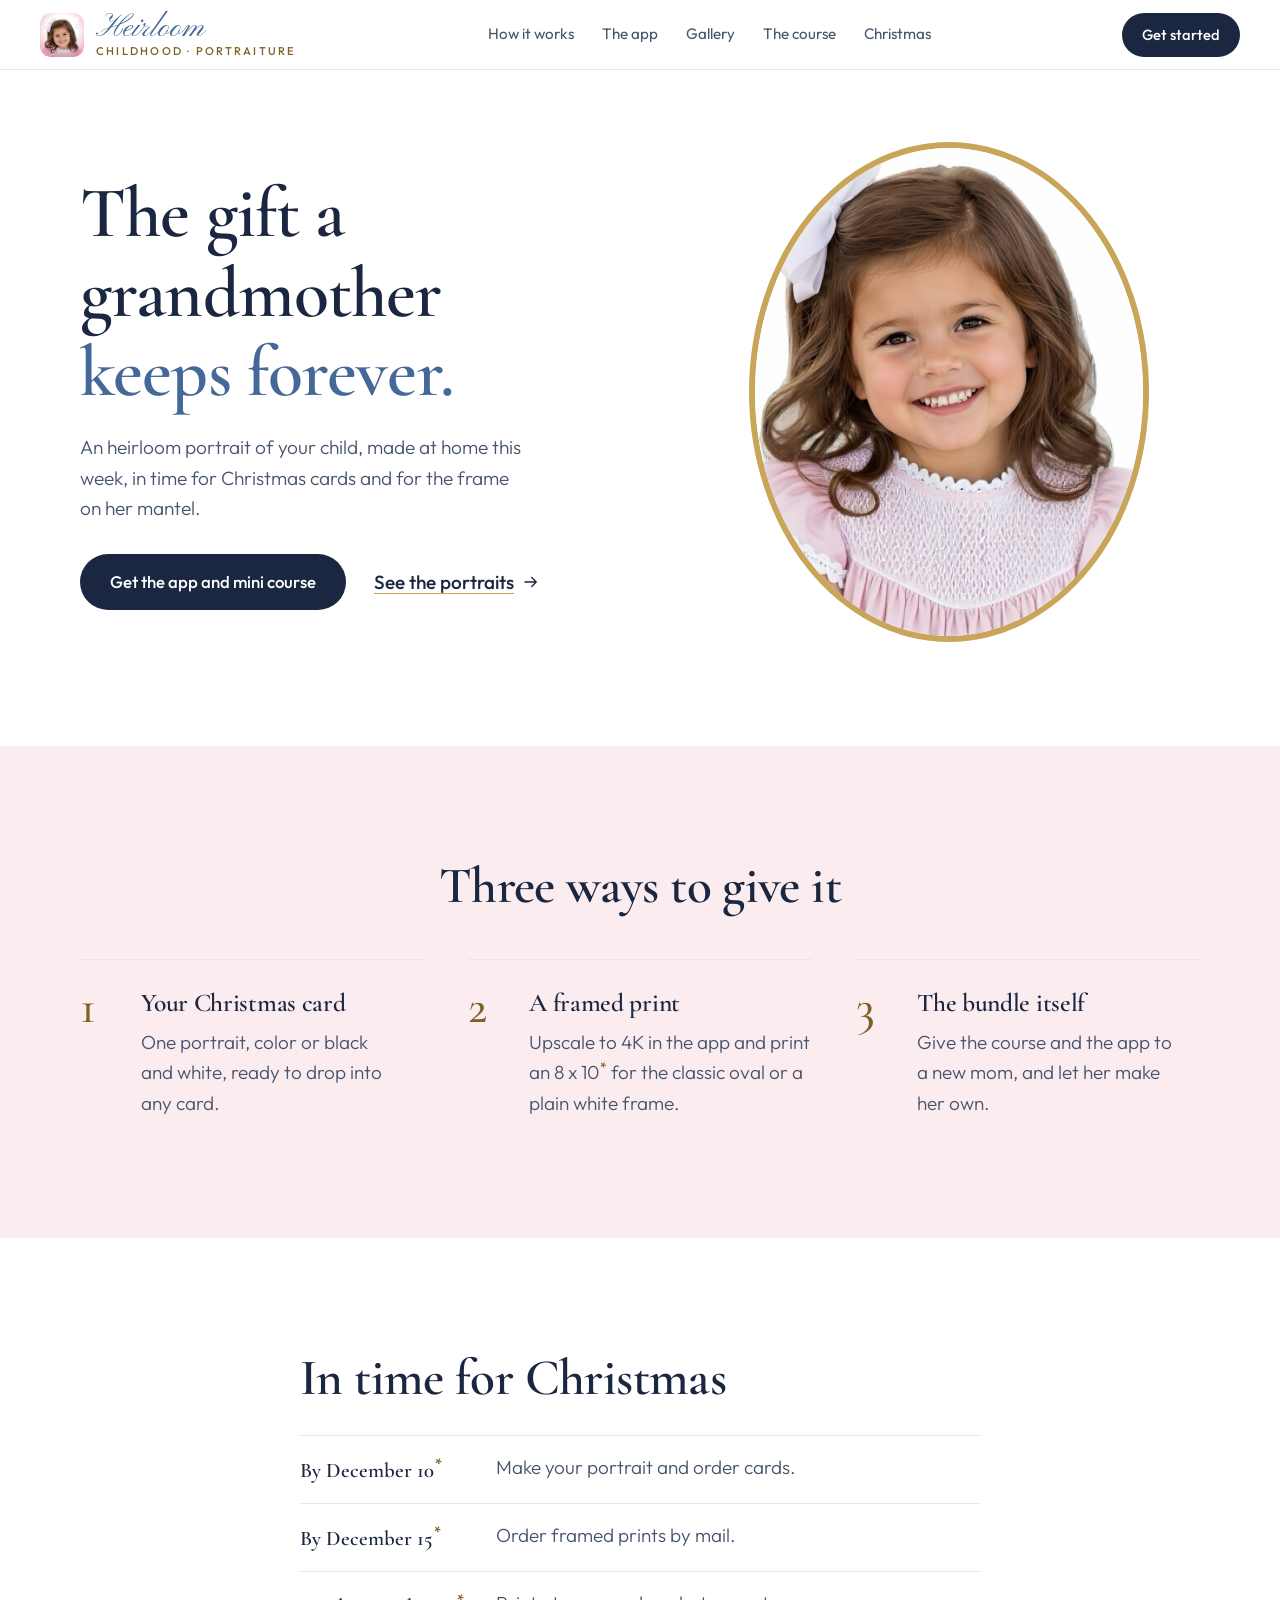
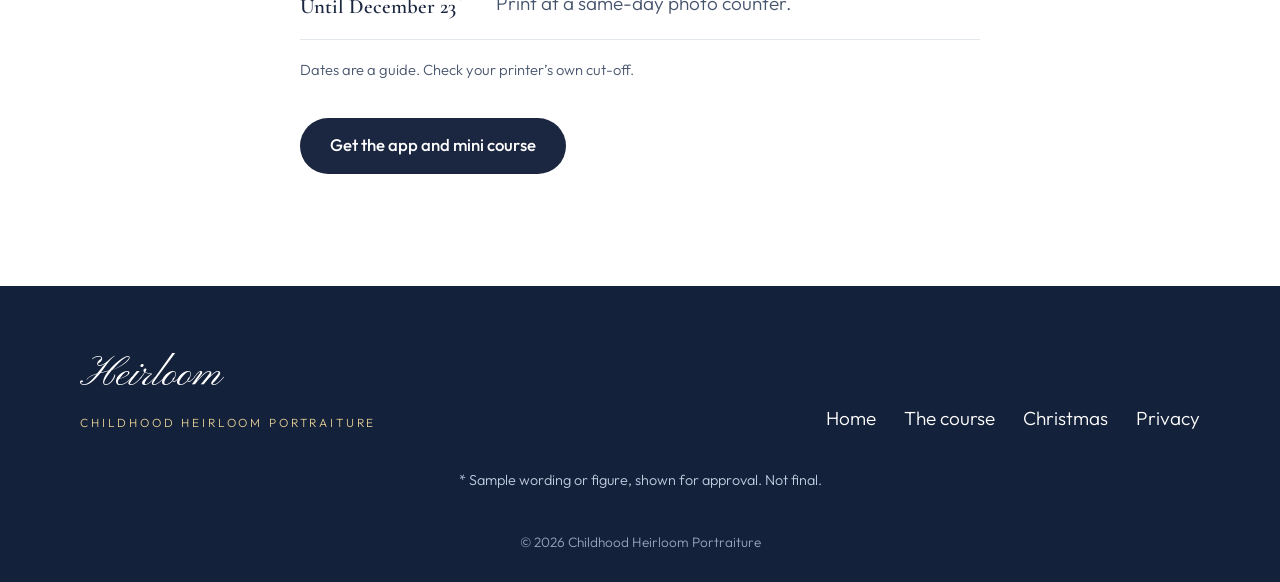
==== christmas.html @ 2ec0afbc "Sample content marked with asterisks; course, Christmas and welcome pages; offer price and deadline " ====
<!doctype html>
<html lang="en">
<head>
<meta charset="utf-8">
<meta name="viewport" content="width=device-width, initial-scale=1">
<title>A Christmas gift she keeps forever | Childhood Heirloom Portraiture</title>
<meta name="description" content="An heirloom portrait of your child, made at home in time for Christmas cards and gifts.">
<link rel="icon" type="image/png" sizes="32x32" href="assets/icon-32.png">
<link rel="icon" type="image/png" sizes="192x192" href="assets/icon-192.png">
<link rel="apple-touch-icon" href="assets/apple-touch-icon.png">
<link rel="preconnect" href="https://fonts.googleapis.com">
<link rel="preconnect" href="https://fonts.gstatic.com" crossorigin>
<link href="https://fonts.googleapis.com/css2?family=Cormorant+Garamond:ital,wght@0,500;0,600;1,500&family=Outfit:wght@300;400;500;600&family=Pinyon+Script&display=swap" rel="stylesheet">
<link rel="stylesheet" href="styles.css">
</head>
<body>
<header class="top">
  <a class="brand" href="index.html" aria-label="Childhood Heirloom Portraiture, home">
    <img class="brand-mark" src="assets/icon-96.png" width="44" height="44" alt="">
    <span class="brand-words"><span class="brand-script">Heirloom</span><span class="brand-caps">Childhood · Portraiture</span></span>
  </a>
  <nav class="nav" aria-label="Main">
    <a href="index.html#how">How it works</a>
    <a href="index.html#app">The app</a>
    <a href="index.html#gallery">Gallery</a>
    <a href="course.html">The course</a>
    <a href="christmas.html">Christmas</a>
  </nav>
  <a class="btn btn-ink btn-small" href="index.html#offer">Get started</a>
</header>
<main>
<section class="hero">
  <div class="wrap hero-grid">
    <div class="hero-copy">
      <h1>The gift a grandmother <em>keeps forever.</em></h1>
      <p class="lede">An heirloom portrait of your child, made at home this week, in time for Christmas cards and for the frame on her mantel.</p>
      <div class="actions"><a class="btn btn-ink" href="index.html#offer">Get the app and mini course</a><a class="link-arrow" href="index.html#gallery">See the portraits <svg viewBox="0 0 24 24" width="18" height="18" aria-hidden="true"><path d="M4 12h15M13 6l6 6-6 6" fill="none" stroke="currentColor" stroke-width="1.8" stroke-linecap="round" stroke-linejoin="round"/></svg></a></div>
    </div>
    <div class="hero-art"><figure class="frame-oval"><img src="assets/img/portrait-1.jpg" alt="Heirloom portrait of a little girl with a white bow" width="640" height="800"></figure></div>
  </div>
</section>
<section class="band band-blush">
  <div class="wrap">
    <h2 class="center">Three ways to give it</h2>
    <ol class="steps">
      <li><span class="step-num">1</span><h3>Your Christmas card</h3><p>One portrait, color or black and white, ready to drop into any card.</p></li>
      <li><span class="step-num">2</span><h3>A framed print</h3><p>Upscale to 4K in the app and print an 8 x 10<sup class="ast" title="Sample, needs approval">*</sup> for the classic oval or a plain white frame.</p></li>
      <li><span class="step-num">3</span><h3>The bundle itself</h3><p>Give the course and the app to a new mom, and let her make her own.</p></li>
    </ol>
  </div>
</section>
<section class="section">
  <div class="wrap narrow">
    <h2>In time for Christmas</h2>
    <ul class="dates">
      <li><strong>By December 10<sup class="ast" title="Sample, needs approval">*</sup></strong><span>Make your portrait and order cards.</span></li>
      <li><strong>By December 15<sup class="ast" title="Sample, needs approval">*</sup></strong><span>Order framed prints by mail.</span></li>
      <li><strong>Until December 23<sup class="ast" title="Sample, needs approval">*</sup></strong><span>Print at a same-day photo counter.</span></li>
    </ul>
    <p class="small">Dates are a guide. Check your printer’s own cut-off.</p>
    <p class="more"><a class="btn btn-ink" href="index.html#offer">Get the app and mini course</a></p>
  </div>
</section>
</main>
<footer class="foot">
  <div class="wrap foot-grid">
    <div><span class="brand-script on-dark">Heirloom</span><p class="foot-name">Childhood Heirloom Portraiture</p></div>
    <nav aria-label="Footer"><a href="index.html">Home</a><a href="course.html">The course</a><a href="christmas.html">Christmas</a><a href="privacy.html">Privacy</a></nav>
  </div>
  <p class="foot-note">* Sample wording or figure, shown for approval. Not final.</p>
  <p class="foot-small">© 2026 Childhood Heirloom Portraiture</p>
</footer>
</body>
</html>
---- styles.css ----
/* Childhood Heirloom Portraiture
   White and soft French blue, gold accent, a little blush. Phone first.
   Polished against the Impeccable craft floor: no labels above headings, one kind of
   elevation per surface, flat grounds, drawn icons, themed browser surfaces. */
:root {
  --ink: #1b2740;
  --ink-soft: #46546d;
  --blue: #446897;
  --sky: #eaf1f9;
  --sky-deep: #dbe7f4;
  --night: #14213a;
  --gold: #c9a55a;        /* rules, rings, fills */
  --gold-text: #7f6126;   /* gold used as text: 5.9:1 on white */
  --gold-lt: #e6cf96;
  --blush: #fbecef;
  --cream: #ffffff;       /* the page: white, as in Mel's own pages */
  --line: #e2e7ee;
  --serif: "Cormorant Garamond", Georgia, "Times New Roman", serif;
  --sans: "Outfit", system-ui, -apple-system, "Segoe UI", Roboto, Arial, sans-serif;
  --script: "Pinyon Script", "Snell Roundhand", cursive;
  --radius: 14px;
  --ease: cubic-bezier(0.16, 1, 0.3, 1);
  --lift: 0 18px 40px -14px rgba(0, 0, 0, 0.3);
}

*, *::before, *::after { box-sizing: border-box; }
html { scroll-behavior: smooth; -webkit-text-size-adjust: 100%; scrollbar-color: #b9c6d8 var(--cream); accent-color: var(--blue); }
body { margin: 0; font-family: var(--sans); font-weight: 300; font-size: 18px; line-height: 1.6; color: var(--ink); background: var(--cream); caret-color: var(--blue); }
::selection { background: #cfe0f3; color: var(--ink); }
img { max-width: 100%; height: auto; display: block; }
a { color: inherit; text-underline-offset: 0.22em; text-decoration-thickness: 1px; }
h1, h2, h3 { font-family: var(--serif); font-weight: 600; line-height: 1.1; margin: 0; letter-spacing: -0.012em; text-wrap: balance; }
h1 { font-size: clamp(2.5rem, 8.6vw, 4.5rem); }
h2 { font-size: clamp(2rem, 6vw, 3.2rem); }
h3 { font-size: 1.6rem; line-height: 1.3; }
h1 em, h2 em { font-style: normal; color: var(--blue); }
p { margin: 0; text-wrap: pretty; }
.wrap { width: min(1120px, 100%); margin-inline: auto; }
.narrow { width: min(680px, 100%); }
.center { text-align: center; }
.section, .band { padding: 80px 22px; }
.band-sky { background: var(--sky); }
.band-blush { background: var(--blush); }
.band-night { background: var(--night); color: #fff; }
.on-dark { color: #fff; }
.sub { margin-top: 14px; color: var(--ink-soft); }
.small { font-size: 0.92rem; color: var(--ink-soft); }

/* header */
.top { position: sticky; top: 0; z-index: 20; display: flex; align-items: center; justify-content: space-between; gap: 16px; padding: 10px 22px; background: var(--cream); border-bottom: 1px solid var(--line); }
.brand { display: flex; align-items: center; gap: 12px; text-decoration: none; }
.brand-mark { width: 44px; height: 44px; border-radius: 10px; }
.brand-words { display: flex; flex-direction: column; line-height: 1; }
.brand-script { font-family: var(--script); font-size: 2rem; color: var(--blue); }
.brand-script.on-dark { color: #fff; font-size: 2.6rem; }
.brand-caps { font-size: 0.7rem; font-weight: 500; letter-spacing: 0.2em; text-transform: uppercase; color: var(--gold-text); margin-top: 2px; }
.nav { display: none; gap: 28px; font-size: 0.95rem; font-weight: 400; }
.nav a { text-decoration: none; color: var(--ink-soft); padding: 6px 0; border-bottom: 1px solid transparent; transition: color 0.2s var(--ease), border-color 0.2s var(--ease); }
.nav a:hover { color: var(--ink); border-bottom-color: var(--gold); }

/* buttons */
.btn { display: inline-flex; align-items: center; justify-content: center; min-height: 56px; padding: 0 30px; border-radius: 999px; font-family: var(--sans); font-weight: 500; font-size: 1.05rem; text-decoration: none; transition: transform 0.2s var(--ease), background-color 0.2s var(--ease); }
.btn-ink { background: var(--ink); color: #fff; }
.btn-ink:hover { background: #24345a; transform: translateY(-1px); }
.btn-ink:active { background: #131c30; transform: translateY(0); }
.btn-small { min-height: 44px; padding: 0 20px; font-size: 0.92rem; }
.btn-wide { width: 100%; }
.link-arrow { display: inline-flex; align-items: center; gap: 8px; font-weight: 500; text-decoration-color: var(--gold); }
.link-arrow svg { transition: transform 0.25s var(--ease); }
.link-arrow:hover svg { transform: translateX(4px); }
:focus-visible { outline: 2px solid var(--blue); outline-offset: 3px; border-radius: 6px; }
.btn:focus-visible { border-radius: 999px; }

/* hero */
.hero { padding: 36px 22px 68px; }
.hero-grid { display: grid; gap: 40px; }
.lede { font-size: 1.2rem; color: var(--ink-soft); margin-top: 20px; max-width: 34ch; }
.actions { display: flex; flex-direction: column; align-items: flex-start; gap: 18px; margin-top: 30px; }
.ticks { list-style: none; padding: 0; margin: 30px 0 0; display: flex; flex-wrap: wrap; gap: 8px 22px; font-size: 0.95rem; color: var(--ink-soft); }
.ticks li::before { content: ""; display: inline-block; width: 7px; height: 7px; border-radius: 50%; background: var(--gold); margin-right: 9px; vertical-align: middle; }
.caption { text-align: center; font-size: 0.9rem; color: var(--ink-soft); margin-top: 14px; }

/* before and after */
.compare { position: relative; aspect-ratio: 4 / 5; border-radius: 16px; overflow: hidden; background: #fff; box-shadow: var(--lift); touch-action: pan-y; user-select: none; max-width: 520px; margin-inline: auto; }
.compare-img { position: absolute; inset: 0; width: 100%; height: 100%; object-fit: cover; pointer-events: none; }
.compare-before { position: absolute; inset: 0; clip-path: inset(0 calc(100% - var(--pos)) 0 0); }
.compare-line { position: absolute; top: 0; bottom: 0; left: var(--pos); width: 3px; margin-left: -1.5px; background: #fff; }
.compare-knob { position: absolute; top: 50%; left: 50%; width: 52px; height: 52px; margin: -26px 0 0 -26px; border-radius: 50%; background: #fff; color: var(--ink); display: grid; place-items: center; box-shadow: 0 6px 14px -4px rgba(0, 0, 0, 0.4); transition: transform 0.2s var(--ease); }
.compare:hover .compare-knob { transform: scale(1.06); }
.compare-range { position: absolute; inset: 0; width: 100%; height: 100%; margin: 0; opacity: 0; cursor: ew-resize; }
.compare-range:focus-visible + .compare-focus, .compare:has(.compare-range:focus-visible) { outline: 2px solid var(--blue); outline-offset: 4px; }
.tag { position: absolute; bottom: 14px; padding: 5px 13px; border-radius: 999px; font-size: 0.8rem; font-weight: 500; }
.tag-before { left: 14px; background: rgba(27, 39, 64, 0.78); color: #fff; }
.tag-after { right: 14px; background: #fff; color: var(--ink); }

/* what this is */
.script-accent { font-family: var(--script); font-size: clamp(2.4rem, 8vw, 3.5rem); color: var(--blue); line-height: 1.3; margin-bottom: 18px; }
.script-accent.left { text-align: left; }
.quote { font-family: var(--serif); font-weight: 500; font-size: clamp(1.4rem, 4.2vw, 1.85rem); line-height: 1.36; }
.body { margin-top: 24px; color: var(--ink-soft); }

/* steps: an open, ruled sequence. The numerals carry the order. */
.steps { list-style: none; padding: 0; margin: 44px 0 0; display: grid; }
.steps li { padding: 26px 0 28px; border-top: 1px solid var(--line); display: grid; grid-template-columns: 3.2rem 1fr; grid-template-rows: auto 1fr; column-gap: 10px; }
.steps li:last-child { border-bottom: 1px solid var(--line); }
.step-num { font-family: var(--serif); font-weight: 500; font-size: 3rem; line-height: 0.9; color: var(--gold-text); grid-row: span 2; }
.steps p { margin-top: 8px; color: var(--ink-soft); grid-column: 2; }

/* phones */
.band-night h2 { max-width: 20ch; margin-inline: auto; }
.phones { margin-top: 48px; display: grid; grid-auto-flow: column; grid-auto-columns: 72%; gap: 22px; overflow-x: auto; scroll-snap-type: x mandatory; padding: 4px 22px 26px; margin-inline: -22px; scrollbar-width: none; }
.phones::-webkit-scrollbar { display: none; }
.phone-card { margin: 0; scroll-snap-align: center; }
.phone { border-radius: 38px; padding: 9px; background: #0a0e17; box-shadow: 0 26px 44px -18px rgba(0, 0, 0, 0.75); }
.phone img { border-radius: 30px; width: 100%; }
.phone-card figcaption { margin-top: 20px; font-size: 1rem; color: #c3cde0; }
.phone-card strong { display: block; font-family: var(--serif); font-size: 1.45rem; font-weight: 600; color: #fff; line-height: 1.3; margin-bottom: 4px; }

/* gallery */
.toggle { display: flex; width: fit-content; margin: 28px auto 0; padding: 5px; border-radius: 999px; background: var(--sky); }
.toggle-btn { border: 0; background: transparent; font: inherit; font-weight: 500; font-size: 0.95rem; line-height: 1.4; color: var(--ink-soft); padding: 10px 22px; border-radius: 999px; cursor: pointer; transition: background-color 0.2s var(--ease), color 0.2s var(--ease); }
.toggle-btn:hover { color: var(--ink); }
.toggle-btn.is-on { background: var(--ink); color: #fff; }
.gallery { margin-top: 36px; display: grid; grid-template-columns: repeat(2, 1fr); gap: 12px; }
.gallery figure { margin: 0; border-radius: var(--radius); overflow: hidden; background: #fff; border: 1px solid var(--line); }
.gallery img { width: 100%; transition: filter 0.6s var(--ease); }
.gallery.is-bw img { filter: grayscale(1) contrast(1.06); }

/* course */
.course-grid { display: grid; gap: 40px; }
.checks { list-style: none; padding: 0; margin: 28px 0 0; display: grid; gap: 18px; max-width: 46ch; }
.checks li { position: relative; padding-left: 44px; color: #4a4250; }
.checks li::before { content: ""; position: absolute; left: 0; top: 2px; width: 28px; height: 28px; border-radius: 50%; background: var(--blue) url("data:image/svg+xml,%3Csvg xmlns='http://www.w3.org/2000/svg' viewBox='0 0 24 24'%3E%3Cpath d='M6 12.5l4 4 8-9' fill='none' stroke='white' stroke-width='2.6' stroke-linecap='round' stroke-linejoin='round'/%3E%3C/svg%3E") center / 18px no-repeat; }
.modules { list-style: none; padding: 0; margin: 0; border-top: 1px solid #e6c9d0; }
.modules li { padding: 20px 0; border-bottom: 1px solid #e6c9d0; display: grid; grid-template-columns: 7.5rem 1fr; align-items: baseline; gap: 12px; }
.modules span { font-size: 0.9rem; font-weight: 500; color: #7a4a58; }
.modules strong { font-family: var(--serif); font-size: 1.45rem; font-weight: 600; line-height: 1.3; }

/* from Mel. The oval is the brand's own portrait frame, from her Canva. */
.mel-grid { display: grid; gap: 34px; align-items: center; }
.mel-photo { width: min(280px, 74%); aspect-ratio: 4 / 5; border-radius: 50%; margin-inline: auto; display: grid; place-items: center; text-align: center; font-size: 0.9rem; padding: 28px; border: 3px solid var(--gold); }
.letter { margin-top: 16px; color: var(--ink-soft); max-width: 62ch; }
.sign { font-family: var(--script); font-size: 3rem; color: var(--blue); margin-top: 18px; line-height: 1; }
.mel-grid .small { margin-top: 16px; }

/* offer */
.offer { background: #fff; border-radius: 16px; padding: 44px 26px 36px; box-shadow: var(--lift); }
.offer .sub { text-align: center; }
.offer-list { list-style: none; padding: 0; margin: 28px auto 0; max-width: 400px; display: grid; gap: 12px; }
.offer-list li { padding-left: 30px; position: relative; }
.offer-list li::before { content: ""; position: absolute; left: 4px; top: 0.62em; width: 9px; height: 9px; border-radius: 50%; background: var(--gold); }
.price { text-align: center; font-family: var(--serif); font-weight: 600; font-size: 3.2rem; line-height: 1; margin: 30px 0 26px; font-variant-numeric: lining-nums tabular-nums; }
.offer .small { margin-top: 16px; }

/* questions */
.faq { margin-top: 32px; }
.faq details { border-top: 1px solid var(--line); }
.faq details:last-child { border-bottom: 1px solid var(--line); }
.faq summary { list-style: none; cursor: pointer; padding: 22px 48px 22px 0; position: relative; font-family: var(--serif); font-size: 1.45rem; font-weight: 600; line-height: 1.3; transition: color 0.2s var(--ease); }
.faq summary:hover { color: var(--blue); }
.faq summary::-webkit-details-marker { display: none; }
.faq summary::after { content: ""; position: absolute; right: 4px; top: 50%; width: 22px; height: 22px; margin-top: -11px; background: url("data:image/svg+xml,%3Csvg xmlns='http://www.w3.org/2000/svg' viewBox='0 0 24 24'%3E%3Cpath d='M12 5v14M5 12h14' fill='none' stroke='%237f6126' stroke-width='1.8' stroke-linecap='round'/%3E%3C/svg%3E") center / contain no-repeat; transition: transform 0.3s var(--ease); }
.faq details[open] summary::after { transform: rotate(45deg); }
.faq p { padding: 0 0 24px; color: var(--ink-soft); }

/* footer */
.foot { background: var(--night); color: #c3cde0; padding: 56px 22px 28px; }
.foot-grid { display: grid; gap: 28px; }
.foot-name { font-size: 0.74rem; letter-spacing: 0.24em; text-transform: uppercase; color: var(--gold-lt); margin-top: 6px; }
.foot nav { display: flex; flex-wrap: wrap; gap: 12px 28px; }
.foot nav a { text-decoration: none; color: #fff; }
.foot nav a:hover { text-decoration: underline; text-decoration-color: var(--gold-lt); }
.foot-small { text-align: center; font-size: 0.85rem; margin-top: 40px; color: #98a4bb; }

/* things still to fill in: easy to spot, easy to search for ("todo") */
.todo { background: #fff6d6; outline: 1px dashed #a8842a; outline-offset: 3px; border-radius: 4px; }
.todo-box { background: #fff6d6; border: 2px dashed #a8842a; color: #6b541a; }

/* simple pages (privacy, support) */
.page { padding: 56px 22px 90px; }
.page h1 { font-size: clamp(2.2rem, 7vw, 3.2rem); }
.page h2 { font-size: 1.7rem; margin-top: 44px; }
.page p, .page li { color: var(--ink-soft); margin-top: 14px; }

/* wider screens */
@media (min-width: 720px) {
  body { font-size: 19px; }
  .section, .band { padding: 112px 40px; }
  .actions { flex-direction: row; align-items: center; gap: 28px; }
  .steps { grid-template-columns: repeat(3, 1fr); column-gap: 44px; }
  .steps li, .steps li:last-child { border-bottom: 0; padding-bottom: 8px; }
  .gallery { grid-template-columns: repeat(3, 1fr); gap: 20px; }
  .phones { grid-auto-flow: row; grid-template-columns: repeat(4, 1fr); grid-auto-columns: auto; overflow: visible; padding: 0; margin-inline: 0; gap: 28px; }
  .foot-grid { grid-template-columns: 1fr auto; align-items: end; }
  .offer { padding: 56px 56px 46px; }
}
@media (min-width: 980px) {
  .nav { display: flex; }
  .top { padding: 12px 40px; }
  .hero { padding: 72px 40px 104px; }
  .hero-grid { grid-template-columns: 1.05fr 0.95fr; align-items: center; gap: 64px; }
  .course-grid { grid-template-columns: 1.1fr 0.9fr; gap: 80px; align-items: center; }
  .mel-grid { grid-template-columns: 0.8fr 1.2fr; gap: 72px; }
}
@media (prefers-reduced-motion: reduce) {
  html { scroll-behavior: auto; }
  * { transition: none !important; }
}

/* sample values awaiting approval: a small gold asterisk, explained in the footer */
.ast { color: var(--gold-text); font-family: var(--sans); font-weight: 500; font-size: 0.7em; margin-left: 1px; cursor: help; }
.on-dark .ast, .foot .ast { color: var(--gold-lt); }
.foot-note { text-align: center; font-size: 0.9rem; color: #c3cde0; margin-top: 36px; }
.sr { position: absolute; width: 1px; height: 1px; overflow: hidden; clip-path: inset(50%); white-space: nowrap; }
.more { margin-top: 36px; }
.lede.wide { max-width: 56ch; }
.mail { font-weight: 500; text-decoration-color: var(--gold); }

/* offer: price and deadline */
.price { display: flex; align-items: baseline; justify-content: center; gap: 16px; }
.price-now { font-size: 3.6rem; }
.price-was { font-family: var(--sans); font-weight: 400; font-size: 1.25rem; color: var(--ink-soft); text-decoration: line-through; text-decoration-thickness: 1px; }
.countdown { text-align: center; font-weight: 500; color: #7a4a58; margin: -8px 0 24px; font-variant-numeric: tabular-nums; }

/* course lessons and the welcome steps: an open, ruled list */
.lessons { list-style: none; padding: 0; margin: 36px 0 0; }
.lessons li { display: grid; grid-template-columns: 3.4rem 1fr; column-gap: 12px; padding: 28px 0; border-top: 1px solid #cfdbea; }
.lessons li:last-child { border-bottom: 1px solid #cfdbea; }
.lessons h2 { font-size: 1.7rem; line-height: 1.2; margin: 0; }
.lessons p { margin-top: 8px; color: var(--ink-soft); }
.page .lessons li { border-color: var(--line); }

/* Christmas */
.frame-oval { margin: 0 auto; width: min(400px, 82%); aspect-ratio: 4 / 5; border-radius: 50%; overflow: hidden; border: 6px solid var(--gold); background: #fff; }
.frame-oval img { width: 100%; height: 100%; object-fit: cover; }
.dates { list-style: none; padding: 0; margin: 28px 0 18px; }
.dates li { display: grid; grid-template-columns: 11.5rem 1fr; gap: 12px; padding: 16px 0; border-top: 1px solid var(--line); }
.dates li:last-child { border-bottom: 1px solid var(--line); }
.dates strong { font-family: var(--serif); font-size: 1.3rem; font-weight: 600; }
.dates span { color: var(--ink-soft); }
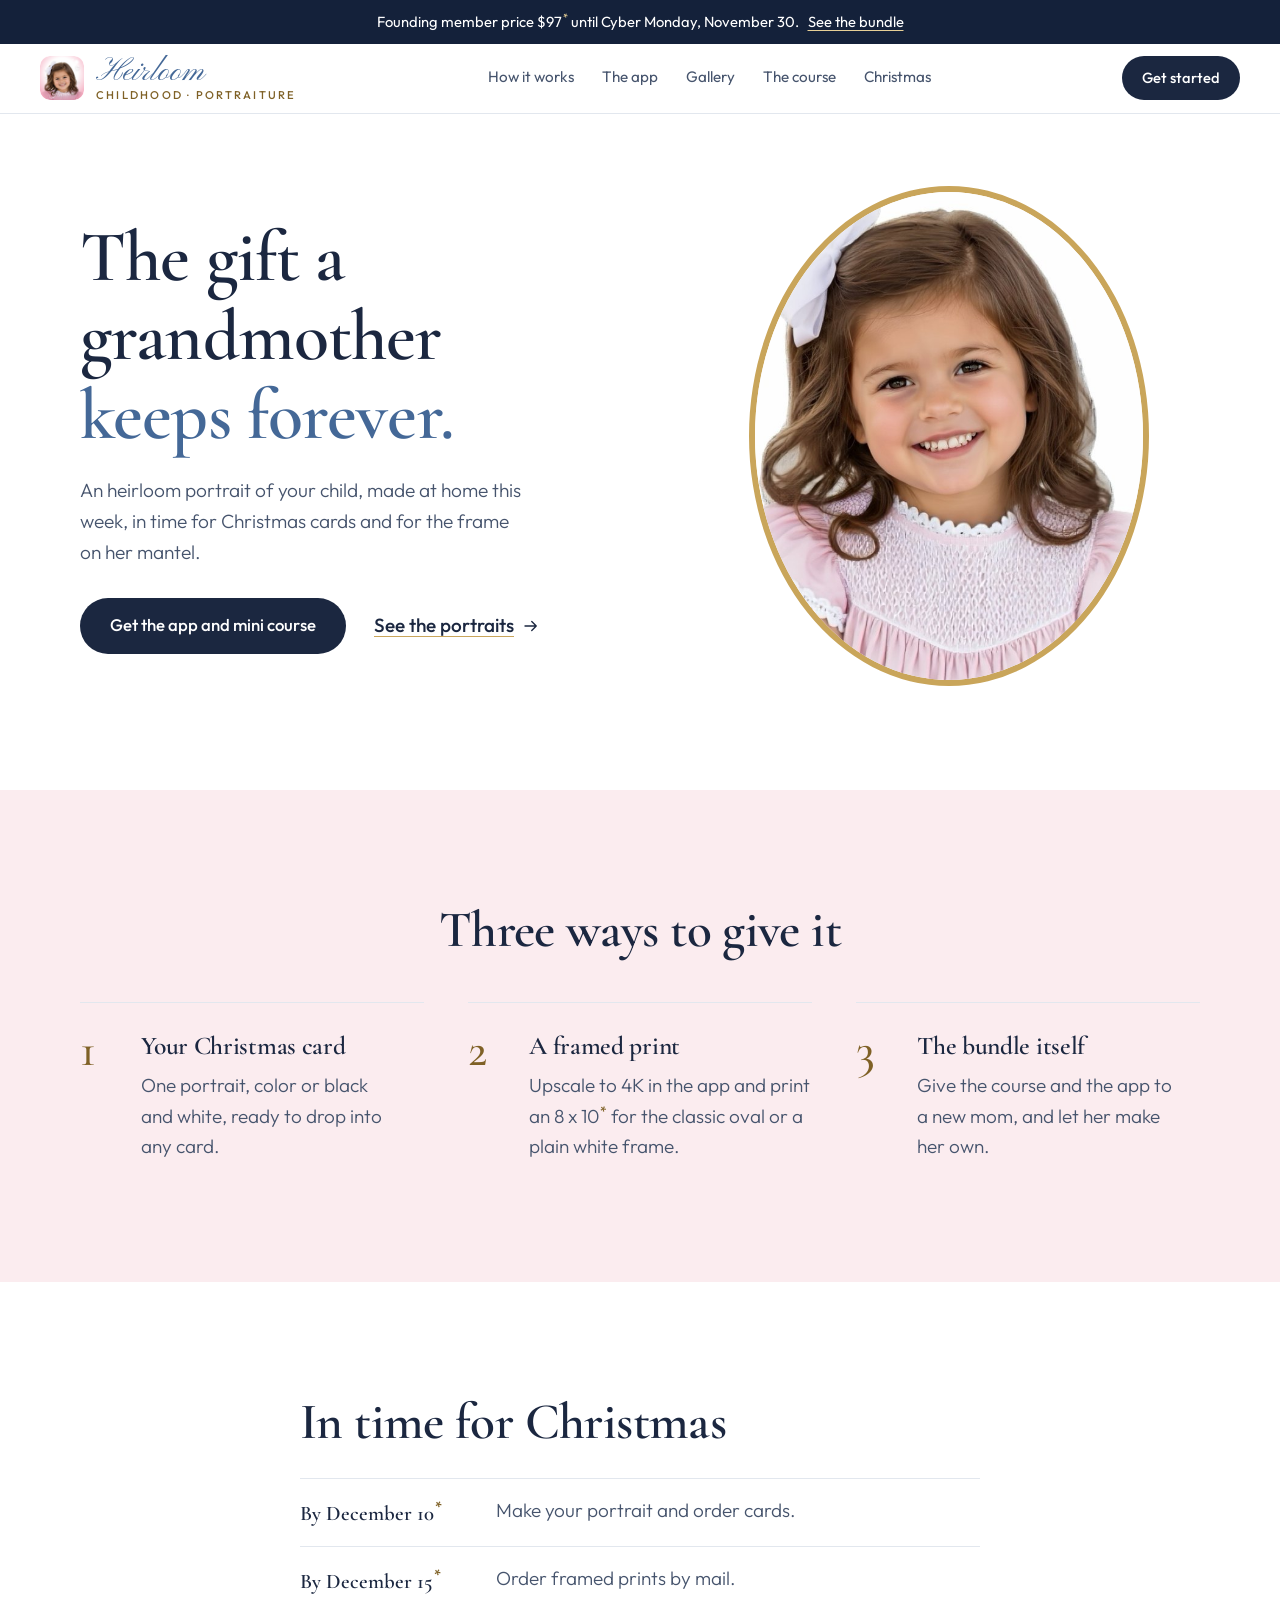
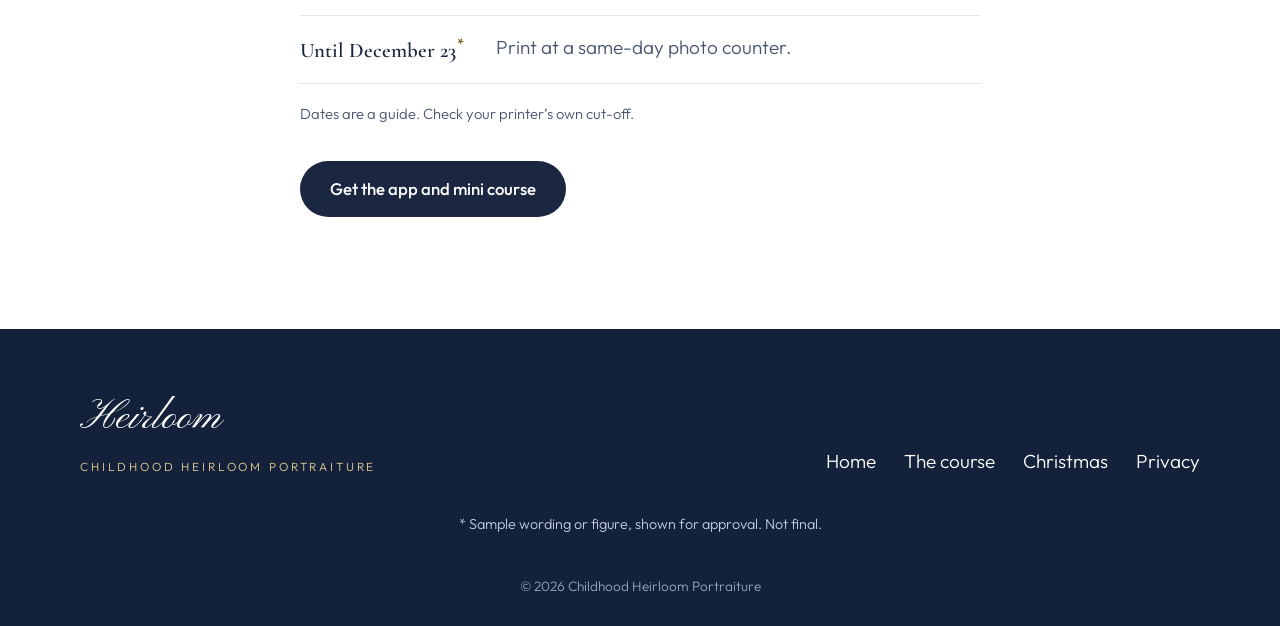
==== commit dbaa46f4: "Patterns from the reference research: offer bar, price in the button, three numbered app screens wit" ====
--- a/christmas.html
+++ b/christmas.html
@@ -14,6 +14,7 @@
 <link rel="stylesheet" href="styles.css">
 </head>
 <body>
+<a class="bar" href="index.html#offer">Founding member price $97<sup class="ast" title="Sample, needs approval">*</sup> until Cyber Monday, November 30. <span>See the bundle</span></a>
 <header class="top">
   <a class="brand" href="index.html" aria-label="Childhood Heirloom Portraiture, home">
     <img class="brand-mark" src="assets/icon-96.png" width="44" height="44" alt="">
--- a/styles.css
+++ b/styles.css
@@ -220,7 +220,6 @@
 .price { display: flex; align-items: baseline; justify-content: center; gap: 16px; }
 .price-now { font-size: 3.6rem; }
 .price-was { font-family: var(--sans); font-weight: 400; font-size: 1.25rem; color: var(--ink-soft); text-decoration: line-through; text-decoration-thickness: 1px; }
-.countdown { text-align: center; font-weight: 500; color: #7a4a58; margin: -8px 0 24px; font-variant-numeric: tabular-nums; }
 
 /* course lessons and the welcome steps: an open, ruled list */
 .lessons { list-style: none; padding: 0; margin: 36px 0 0; }
@@ -238,3 +237,27 @@
 .dates li:last-child { border-bottom: 1px solid var(--line); }
 .dates strong { font-family: var(--serif); font-size: 1.3rem; font-weight: 600; }
 .dates span { color: var(--ink-soft); }
+
+/* patterns taken from the reference sites (see ../INSPIRATION.md) */
+.bar { display: block; text-align: center; padding: 10px 16px; background: var(--night); color: #fff; font-size: 0.92rem; font-weight: 400; text-decoration: none; }
+.bar span { text-decoration: underline; text-decoration-color: var(--gold-lt); text-underline-offset: 0.22em; margin-left: 6px; white-space: nowrap; }
+.bar .ast { color: var(--gold-lt); }
+.btn-price { margin-left: 12px; padding-left: 12px; border-left: 1px solid rgba(255, 255, 255, 0.35); font-variant-numeric: lining-nums; }
+.btn .ast { color: var(--gold-lt); }
+.price-save { font-family: var(--sans); font-size: 0.95rem; font-weight: 500; color: #2f6b4f; background: #e6f3ec; padding: 4px 12px; border-radius: 999px; align-self: center; }
+.price-save .ast { color: #2f6b4f; }
+.promise { text-align: center; margin-top: 18px; font-weight: 400; }
+.ask { margin-top: 28px; text-align: center; color: var(--ink-soft); }
+.num { display: inline-block; font-family: var(--serif); color: var(--gold-lt); margin-right: 6px; }
+.finished-frame { aspect-ratio: 620 / 1341; display: grid; place-items: center; }
+.finished-frame img { width: 100%; aspect-ratio: 4 / 5; object-fit: cover; border-radius: 50%; border: 5px solid var(--gold); background: #fff; }
+.strip { background: var(--sky); padding: 28px 22px; }
+.strip-grid { display: grid; gap: 16px; align-items: center; }
+.strip p { color: var(--ink); }
+.strip strong { font-family: var(--serif); font-size: 1.3rem; font-weight: 600; }
+@media (min-width: 720px) {
+  .strip { padding: 30px 40px; }
+  .strip-grid { grid-template-columns: 1fr auto; gap: 32px; }
+}
+.price .ast { font-size: 1.05rem; vertical-align: top; position: relative; top: 0.5em; }
+.price-save .ast, .price-was .ast { font-size: 0.8em; top: 0; vertical-align: super; }
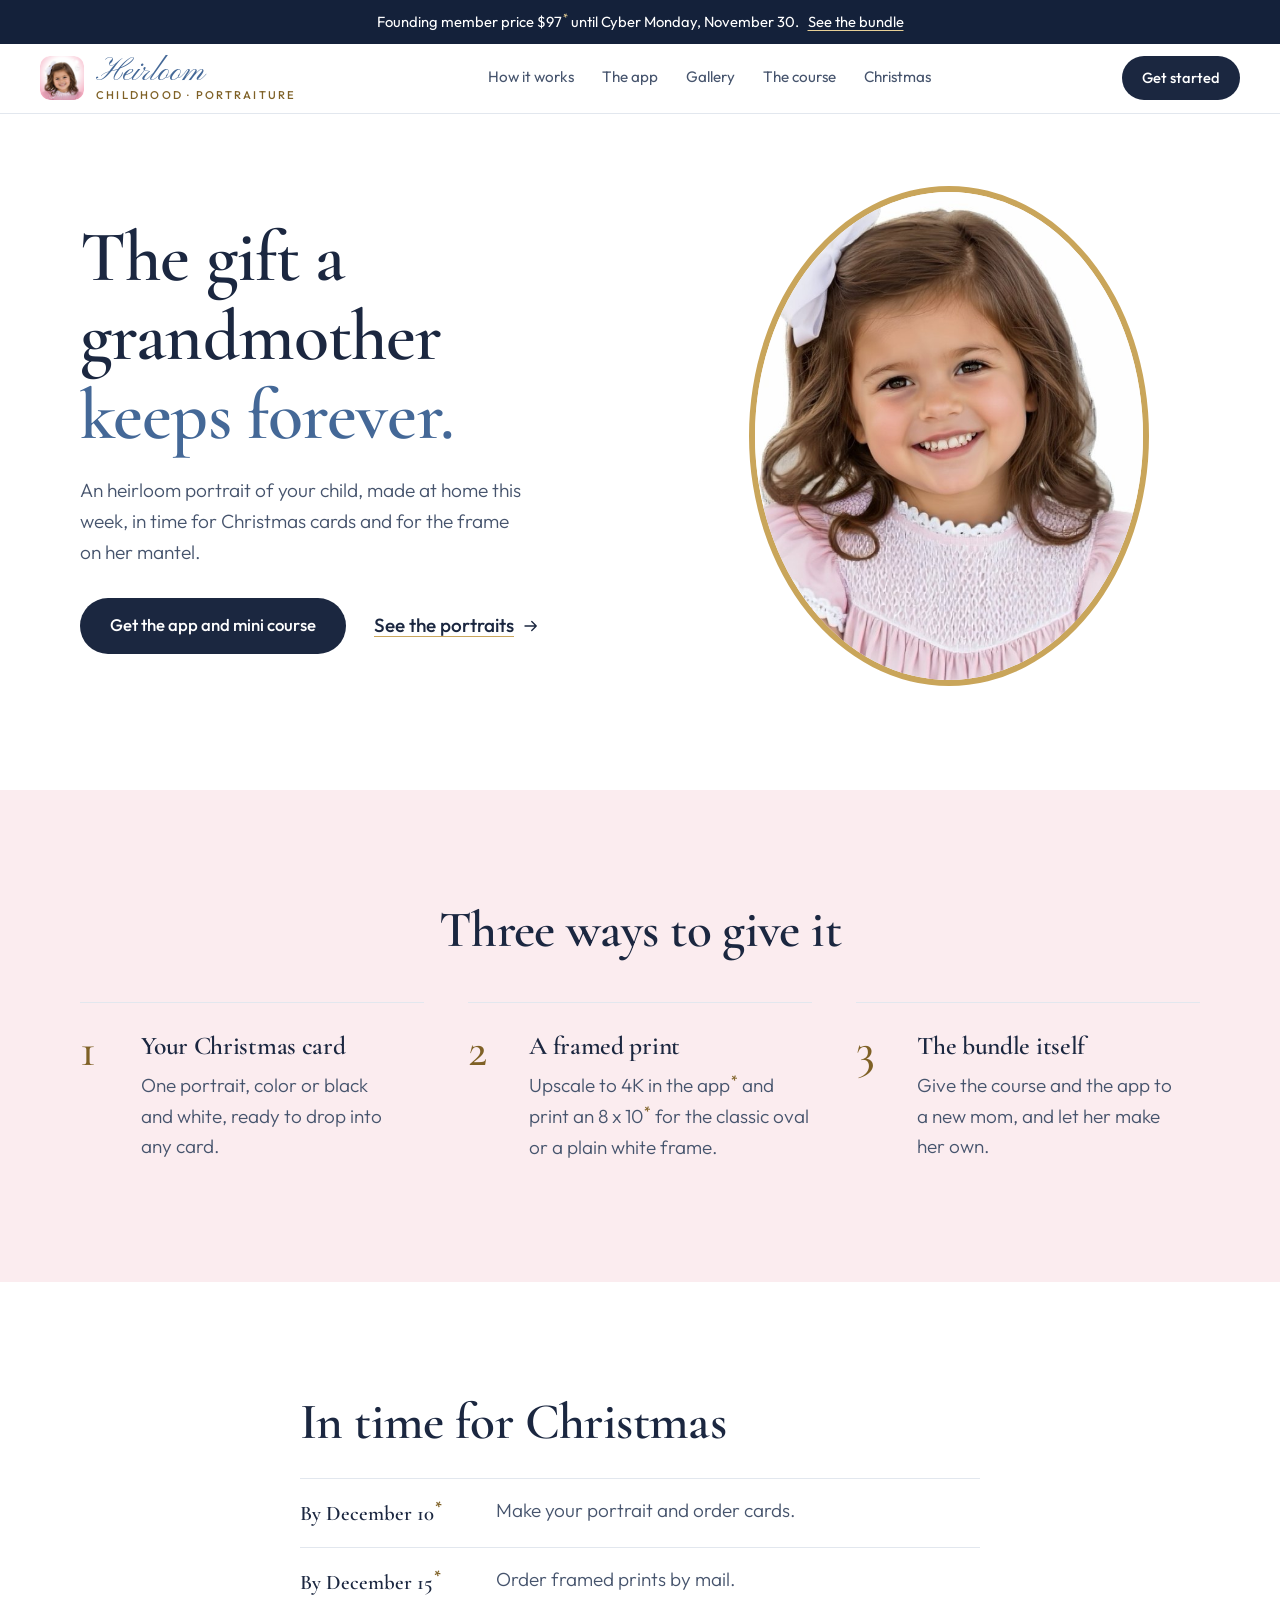
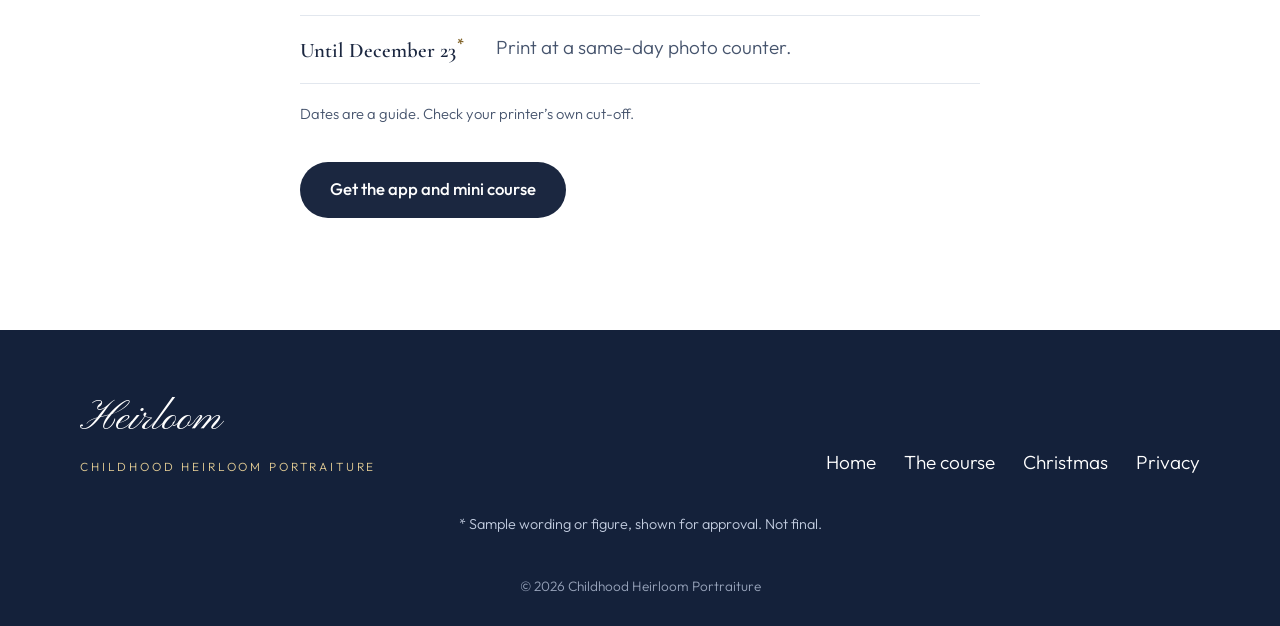
==== commit 73d881fa: "Deadline as 11:59 pm Eastern; 4K upscale marked as a sample claim Co-Authored-By: Claude Fable 5.2 <" ====
--- a/christmas.html
+++ b/christmas.html
@@ -45,7 +45,7 @@
     <h2 class="center">Three ways to give it</h2>
     <ol class="steps">
       <li><span class="step-num">1</span><h3>Your Christmas card</h3><p>One portrait, color or black and white, ready to drop into any card.</p></li>
-      <li><span class="step-num">2</span><h3>A framed print</h3><p>Upscale to 4K in the app and print an 8 x 10<sup class="ast" title="Sample, needs approval">*</sup> for the classic oval or a plain white frame.</p></li>
+      <li><span class="step-num">2</span><h3>A framed print</h3><p>Upscale to 4K in the app<sup class="ast" title="Sample, needs approval">*</sup> and print an 8 x 10<sup class="ast" title="Sample, needs approval">*</sup> for the classic oval or a plain white frame.</p></li>
       <li><span class="step-num">3</span><h3>The bundle itself</h3><p>Give the course and the app to a new mom, and let her make her own.</p></li>
     </ol>
   </div>
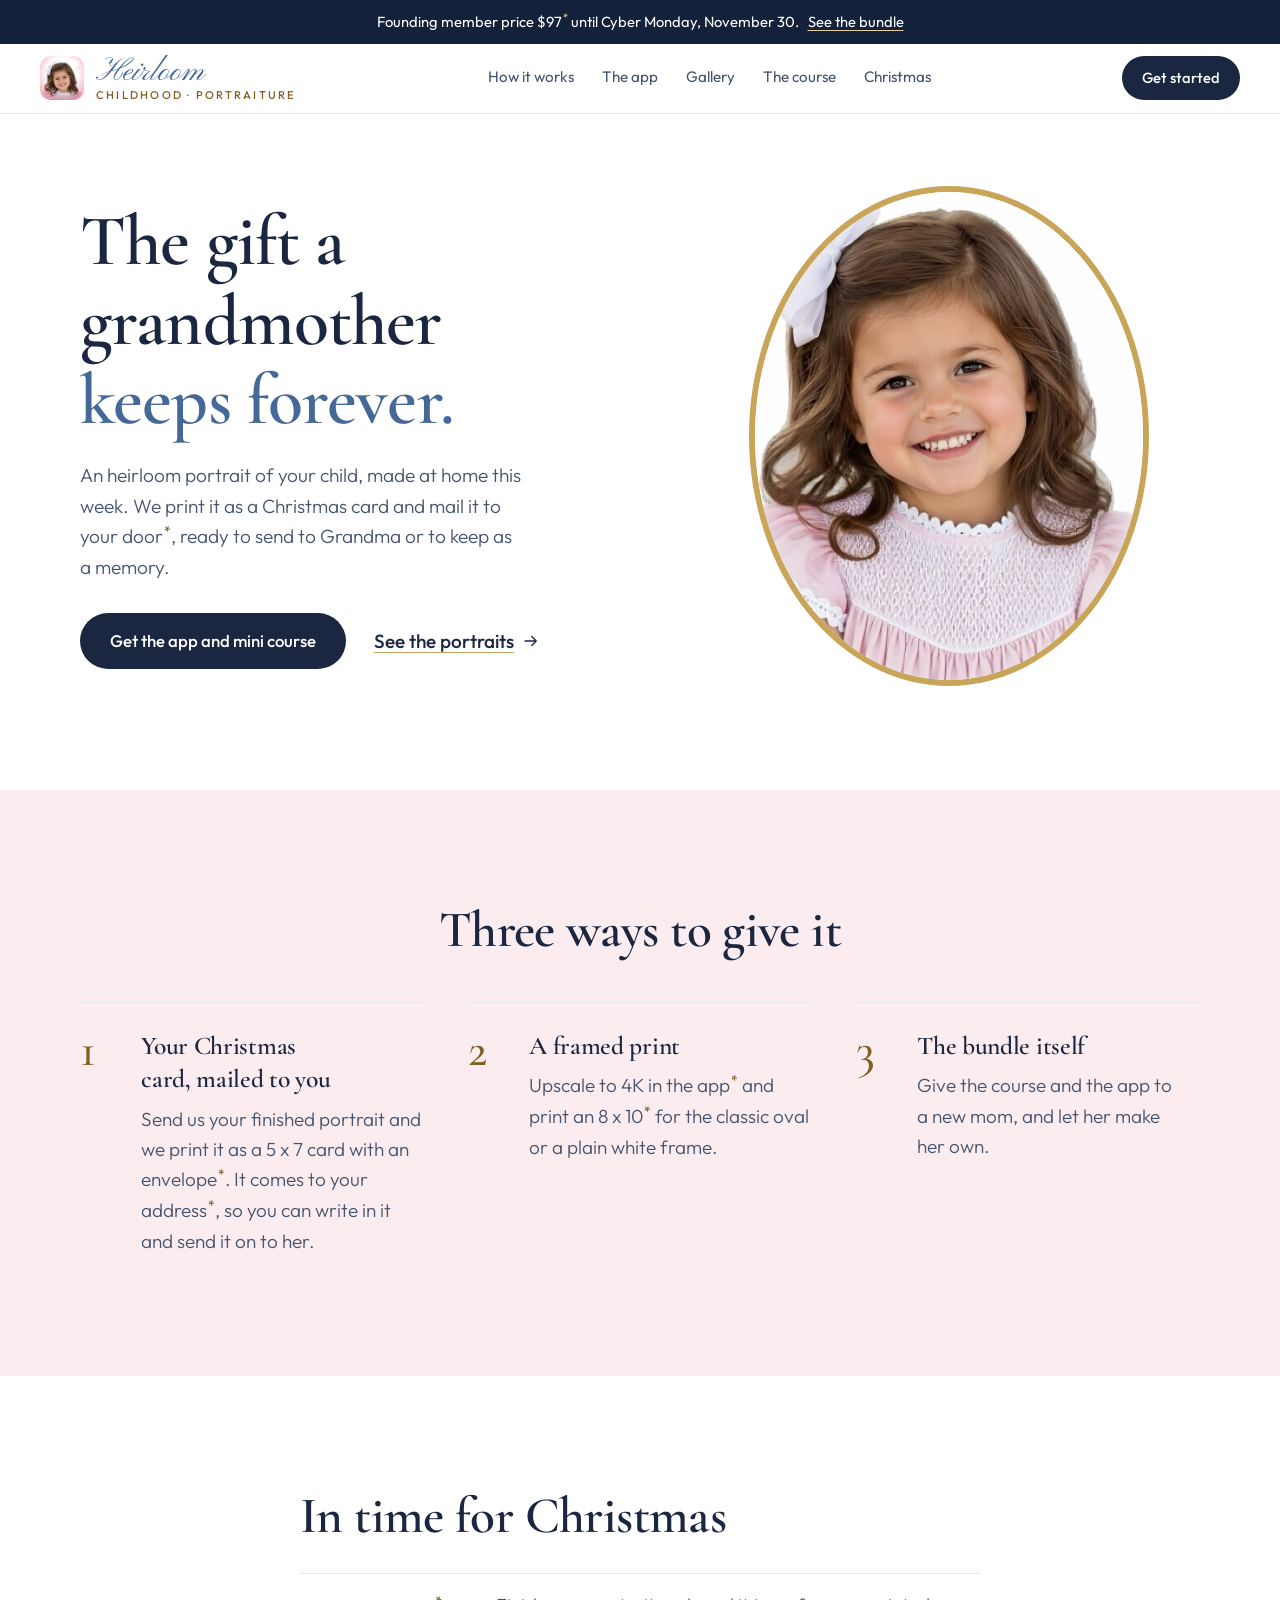
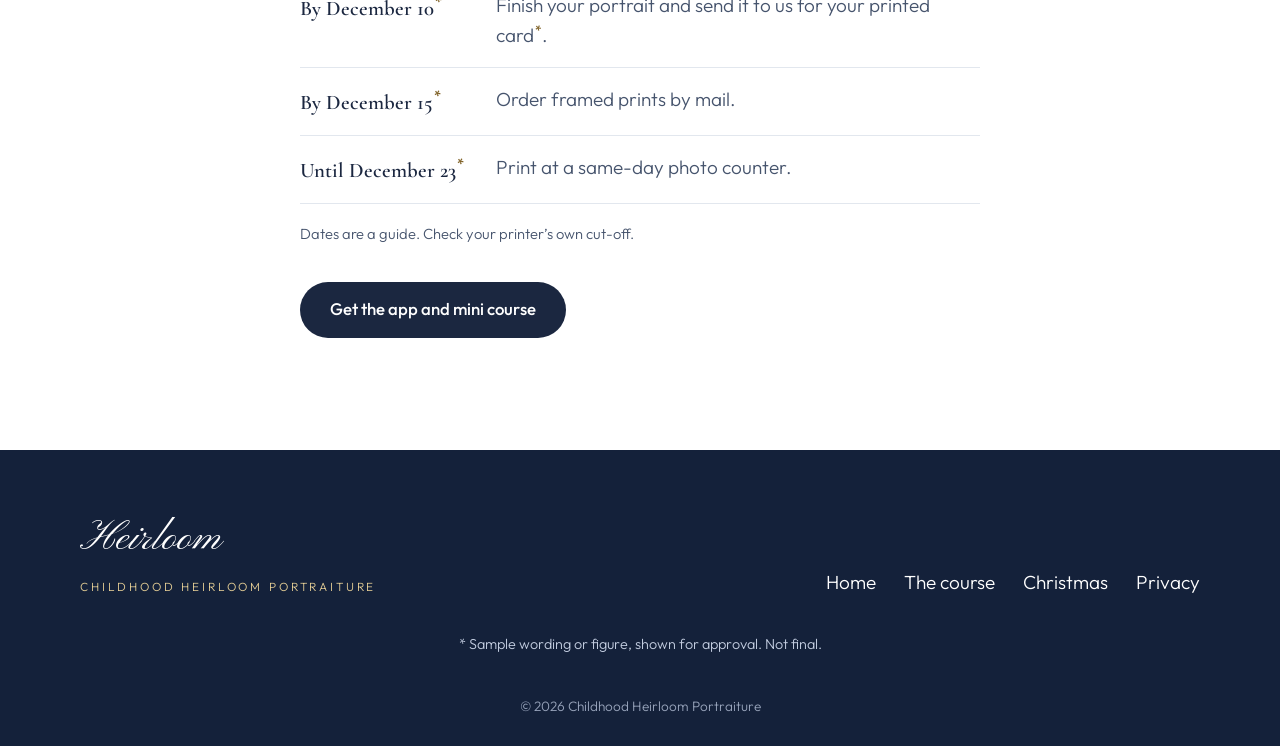
==== commit 5ef2a98f: "Offer: portrait printed as a Christmas card and mailed to the buyer (sample, marked) Co-Authored-By:" ====
--- a/christmas.html
+++ b/christmas.html
@@ -34,7 +34,7 @@
   <div class="wrap hero-grid">
     <div class="hero-copy">
       <h1>The gift a grandmother <em>keeps forever.</em></h1>
-      <p class="lede">An heirloom portrait of your child, made at home this week, in time for Christmas cards and for the frame on her mantel.</p>
+      <p class="lede">An heirloom portrait of your child, made at home this week. We print it as a Christmas card and mail it to your door<sup class="ast" title="Sample, needs approval">*</sup>, ready to send to Grandma or to keep as a memory.</p>
       <div class="actions"><a class="btn btn-ink" href="index.html#offer">Get the app and mini course</a><a class="link-arrow" href="index.html#gallery">See the portraits <svg viewBox="0 0 24 24" width="18" height="18" aria-hidden="true"><path d="M4 12h15M13 6l6 6-6 6" fill="none" stroke="currentColor" stroke-width="1.8" stroke-linecap="round" stroke-linejoin="round"/></svg></a></div>
     </div>
     <div class="hero-art"><figure class="frame-oval"><img src="assets/img/portrait-1.jpg" alt="Heirloom portrait of a little girl with a white bow" width="640" height="800"></figure></div>
@@ -44,7 +44,7 @@
   <div class="wrap">
     <h2 class="center">Three ways to give it</h2>
     <ol class="steps">
-      <li><span class="step-num">1</span><h3>Your Christmas card</h3><p>One portrait, color or black and white, ready to drop into any card.</p></li>
+      <li><span class="step-num">1</span><h3>Your Christmas card, mailed to you</h3><p>Send us your finished portrait and we print it as a 5 x 7 card with an envelope<sup class="ast" title="Sample, needs approval">*</sup>. It comes to your address<sup class="ast" title="Sample, needs approval">*</sup>, so you can write in it and send it on to her.</p></li>
       <li><span class="step-num">2</span><h3>A framed print</h3><p>Upscale to 4K in the app<sup class="ast" title="Sample, needs approval">*</sup> and print an 8 x 10<sup class="ast" title="Sample, needs approval">*</sup> for the classic oval or a plain white frame.</p></li>
       <li><span class="step-num">3</span><h3>The bundle itself</h3><p>Give the course and the app to a new mom, and let her make her own.</p></li>
     </ol>
@@ -54,7 +54,7 @@
   <div class="wrap narrow">
     <h2>In time for Christmas</h2>
     <ul class="dates">
-      <li><strong>By December 10<sup class="ast" title="Sample, needs approval">*</sup></strong><span>Make your portrait and order cards.</span></li>
+      <li><strong>By December 10<sup class="ast" title="Sample, needs approval">*</sup></strong><span>Finish your portrait and send it to us for your printed card<sup class="ast" title="Sample, needs approval">*</sup>.</span></li>
       <li><strong>By December 15<sup class="ast" title="Sample, needs approval">*</sup></strong><span>Order framed prints by mail.</span></li>
       <li><strong>Until December 23<sup class="ast" title="Sample, needs approval">*</sup></strong><span>Print at a same-day photo counter.</span></li>
     </ul>
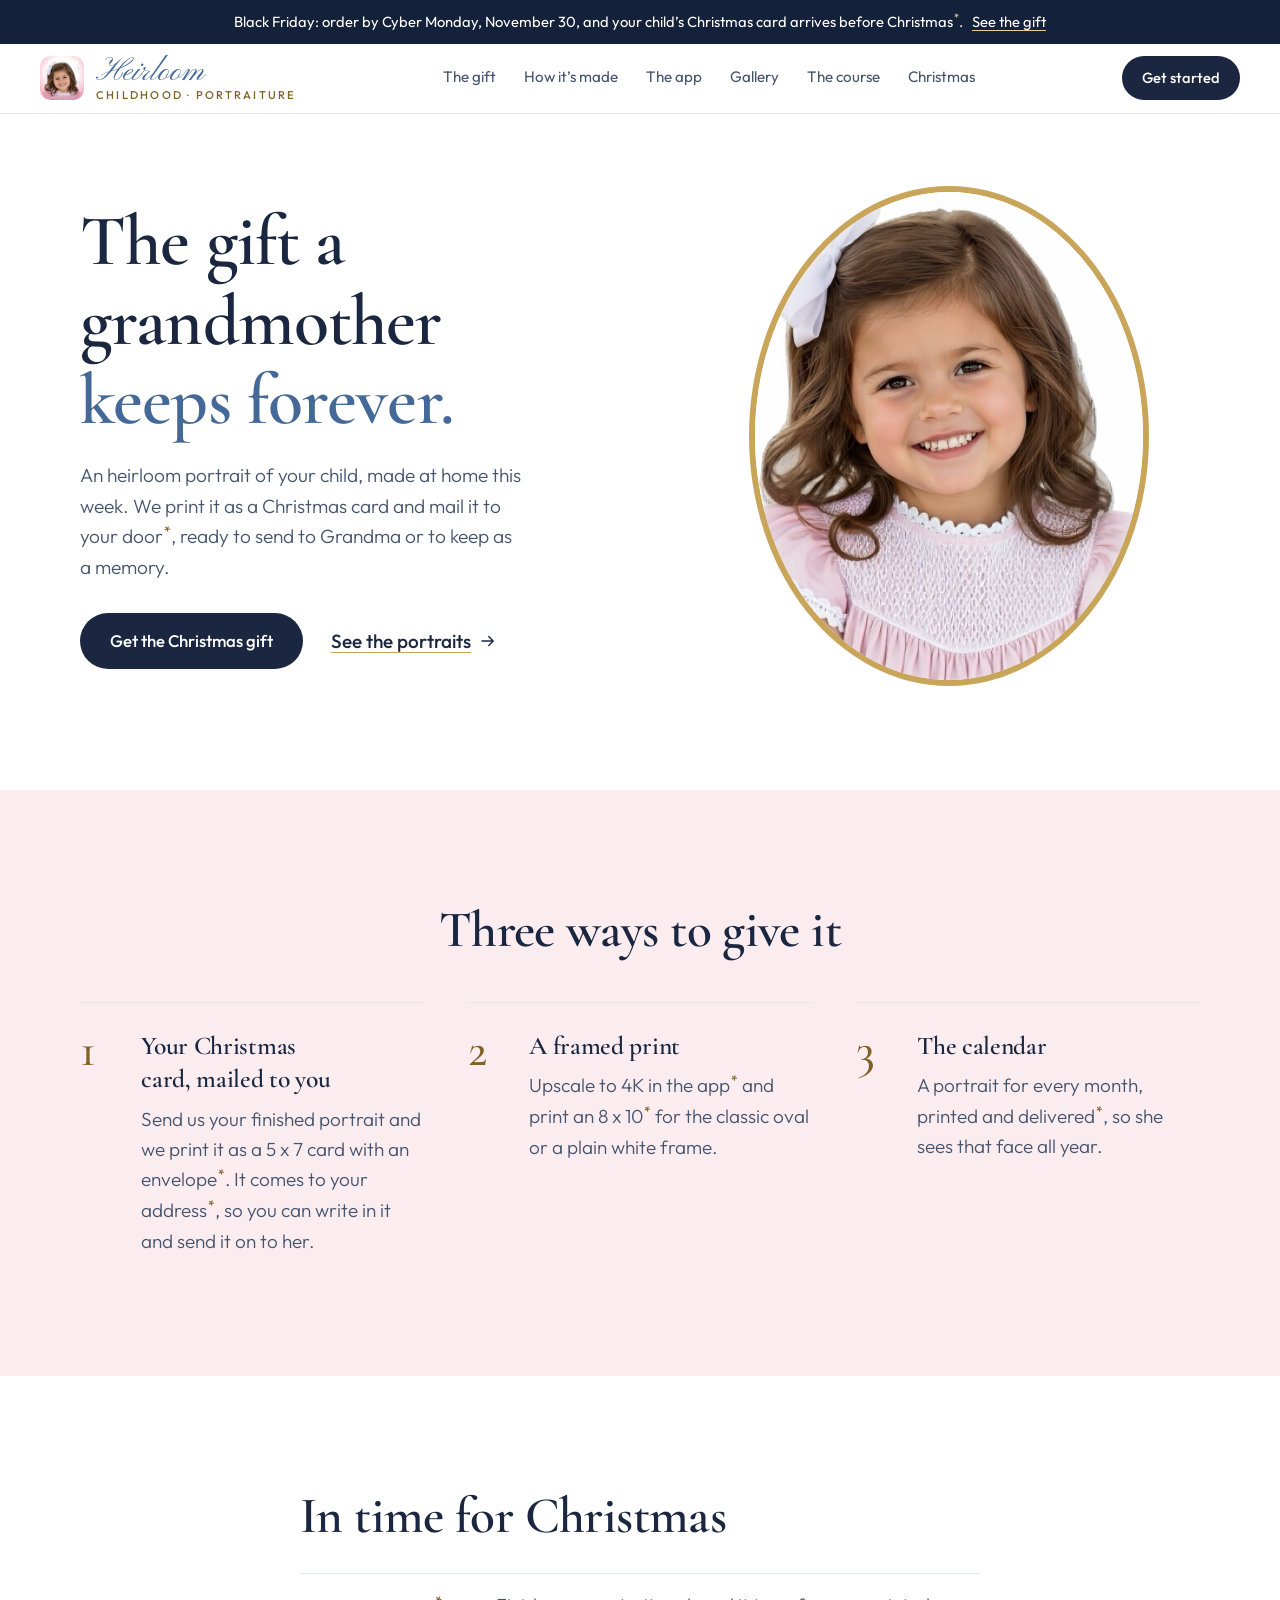
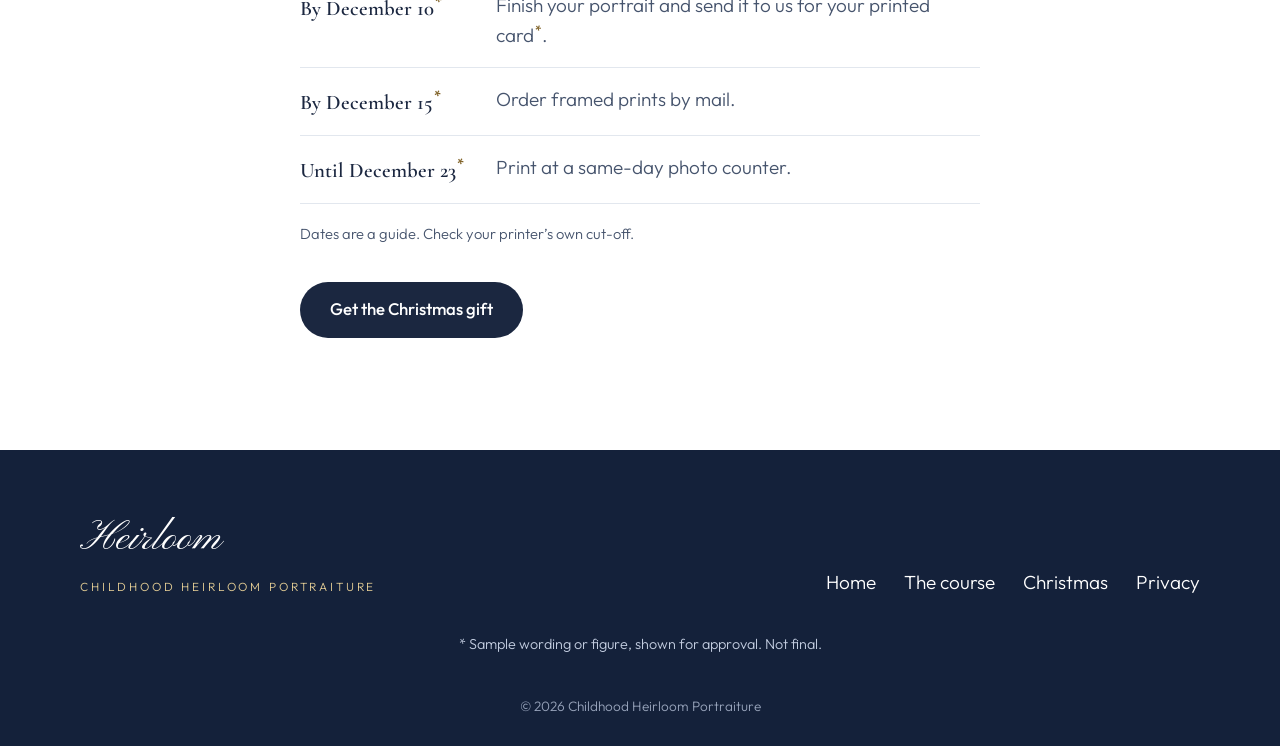
==== commit 06965565: "Reframe around the Christmas gift: card and calendar lead, three ways in (portrait, card, calendar)," ====
--- a/christmas.html
+++ b/christmas.html
@@ -14,14 +14,15 @@
 <link rel="stylesheet" href="styles.css">
 </head>
 <body>
-<a class="bar" href="index.html#offer">Founding member price $97<sup class="ast" title="Sample, needs approval">*</sup> until Cyber Monday, November 30. <span>See the bundle</span></a>
+<a class="bar" href="index.html#offer">Black Friday: order by Cyber Monday, November 30, and your child’s Christmas card arrives before Christmas<sup class="ast" title="Sample, needs approval">*</sup>. <span>See the gift</span></a>
 <header class="top">
   <a class="brand" href="index.html" aria-label="Childhood Heirloom Portraiture, home">
     <img class="brand-mark" src="assets/icon-96.png" width="44" height="44" alt="">
     <span class="brand-words"><span class="brand-script">Heirloom</span><span class="brand-caps">Childhood · Portraiture</span></span>
   </a>
   <nav class="nav" aria-label="Main">
-    <a href="index.html#how">How it works</a>
+    <a href="index.html#gift">The gift</a>
+    <a href="index.html#made">How it’s made</a>
     <a href="index.html#app">The app</a>
     <a href="index.html#gallery">Gallery</a>
     <a href="course.html">The course</a>
@@ -35,7 +36,7 @@
     <div class="hero-copy">
       <h1>The gift a grandmother <em>keeps forever.</em></h1>
       <p class="lede">An heirloom portrait of your child, made at home this week. We print it as a Christmas card and mail it to your door<sup class="ast" title="Sample, needs approval">*</sup>, ready to send to Grandma or to keep as a memory.</p>
-      <div class="actions"><a class="btn btn-ink" href="index.html#offer">Get the app and mini course</a><a class="link-arrow" href="index.html#gallery">See the portraits <svg viewBox="0 0 24 24" width="18" height="18" aria-hidden="true"><path d="M4 12h15M13 6l6 6-6 6" fill="none" stroke="currentColor" stroke-width="1.8" stroke-linecap="round" stroke-linejoin="round"/></svg></a></div>
+      <div class="actions"><a class="btn btn-ink" href="index.html#offer">Get the Christmas gift</a><a class="link-arrow" href="index.html#gallery">See the portraits <svg viewBox="0 0 24 24" width="18" height="18" aria-hidden="true"><path d="M4 12h15M13 6l6 6-6 6" fill="none" stroke="currentColor" stroke-width="1.8" stroke-linecap="round" stroke-linejoin="round"/></svg></a></div>
     </div>
     <div class="hero-art"><figure class="frame-oval"><img src="assets/img/portrait-1.jpg" alt="Heirloom portrait of a little girl with a white bow" width="640" height="800"></figure></div>
   </div>
@@ -46,7 +47,7 @@
     <ol class="steps">
       <li><span class="step-num">1</span><h3>Your Christmas card, mailed to you</h3><p>Send us your finished portrait and we print it as a 5 x 7 card with an envelope<sup class="ast" title="Sample, needs approval">*</sup>. It comes to your address<sup class="ast" title="Sample, needs approval">*</sup>, so you can write in it and send it on to her.</p></li>
       <li><span class="step-num">2</span><h3>A framed print</h3><p>Upscale to 4K in the app<sup class="ast" title="Sample, needs approval">*</sup> and print an 8 x 10<sup class="ast" title="Sample, needs approval">*</sup> for the classic oval or a plain white frame.</p></li>
-      <li><span class="step-num">3</span><h3>The bundle itself</h3><p>Give the course and the app to a new mom, and let her make her own.</p></li>
+      <li><span class="step-num">3</span><h3>The calendar</h3><p>A portrait for every month, printed and delivered<sup class="ast" title="Sample, needs approval">*</sup>, so she sees that face all year.</p></li>
     </ol>
   </div>
 </section>
@@ -59,7 +60,7 @@
       <li><strong>Until December 23<sup class="ast" title="Sample, needs approval">*</sup></strong><span>Print at a same-day photo counter.</span></li>
     </ul>
     <p class="small">Dates are a guide. Check your printer’s own cut-off.</p>
-    <p class="more"><a class="btn btn-ink" href="index.html#offer">Get the app and mini course</a></p>
+    <p class="more"><a class="btn btn-ink" href="index.html#offer">Get the Christmas gift</a></p>
   </div>
 </section>
 </main>
--- a/styles.css
+++ b/styles.css
@@ -261,3 +261,33 @@
 }
 .price .ast { font-size: 1.05rem; vertical-align: top; position: relative; top: 0.5em; }
 .price-save .ast, .price-was .ast { font-size: 0.8em; top: 0; vertical-align: super; }
+
+/* the gift comes first */
+.gift-art { width: 100%; border-radius: 16px; box-shadow: var(--lift); }
+.arrive { margin-top: 40px; display: grid; gap: 28px; }
+.arrive figure { margin: 0; }
+.arrive img { width: 100%; border-radius: var(--radius); }
+.arrive figcaption { margin-top: 16px; color: var(--ink-soft); max-width: 44ch; }
+.arrive strong { display: block; font-family: var(--serif); font-size: 1.6rem; font-weight: 600; line-height: 1.3; color: var(--ink); }
+.made-grid { display: grid; gap: 36px; align-items: center; }
+.made-grid .sub { max-width: 46ch; }
+@media (min-width: 720px) { .arrive { grid-template-columns: 1fr 1fr; gap: 40px; } }
+@media (min-width: 980px) { .made-grid { grid-template-columns: 1fr 0.9fr; gap: 72px; } }
+
+/* three ways in */
+.sub.center { max-width: 58ch; margin-inline: auto; text-align: center; }
+.tiers { margin-top: 40px; display: grid; gap: 20px; align-items: start; }
+.tier { background: #fff; border-radius: 16px; padding: 30px 26px 28px; border: 1px solid #cfdbea; }
+.tier-main { border: 2px solid var(--gold); }
+.tier-flag { display: inline-block; font-size: 0.85rem; font-weight: 500; color: var(--gold-text); background: #f7efdc; padding: 3px 12px; border-radius: 999px; margin-bottom: 12px; }
+.tier h3 { font-size: 1.7rem; }
+.tier-price { font-family: var(--serif); font-weight: 600; font-size: 3rem; line-height: 1.1; margin: 8px 0 6px; font-variant-numeric: lining-nums; }
+.tier-price .ast { font-size: 1rem; vertical-align: top; position: relative; top: 0.5em; }
+.tier-line { color: var(--ink-soft); min-height: 3.2em; }
+.tier ul { list-style: none; padding: 0; margin: 18px 0 24px; display: grid; gap: 10px; }
+.tier li { position: relative; padding-left: 24px; }
+.tier li::before { content: ""; position: absolute; left: 2px; top: 0.62em; width: 8px; height: 8px; border-radius: 50%; background: var(--gold); }
+.btn-line { background: #fff; color: var(--ink); border: 1.5px solid var(--ink); }
+.btn-line:hover { background: var(--sky); }
+.btn-line .ast { color: var(--gold-text); }
+@media (min-width: 900px) { .tiers { grid-template-columns: 1fr 1.08fr 1fr; gap: 24px; } }
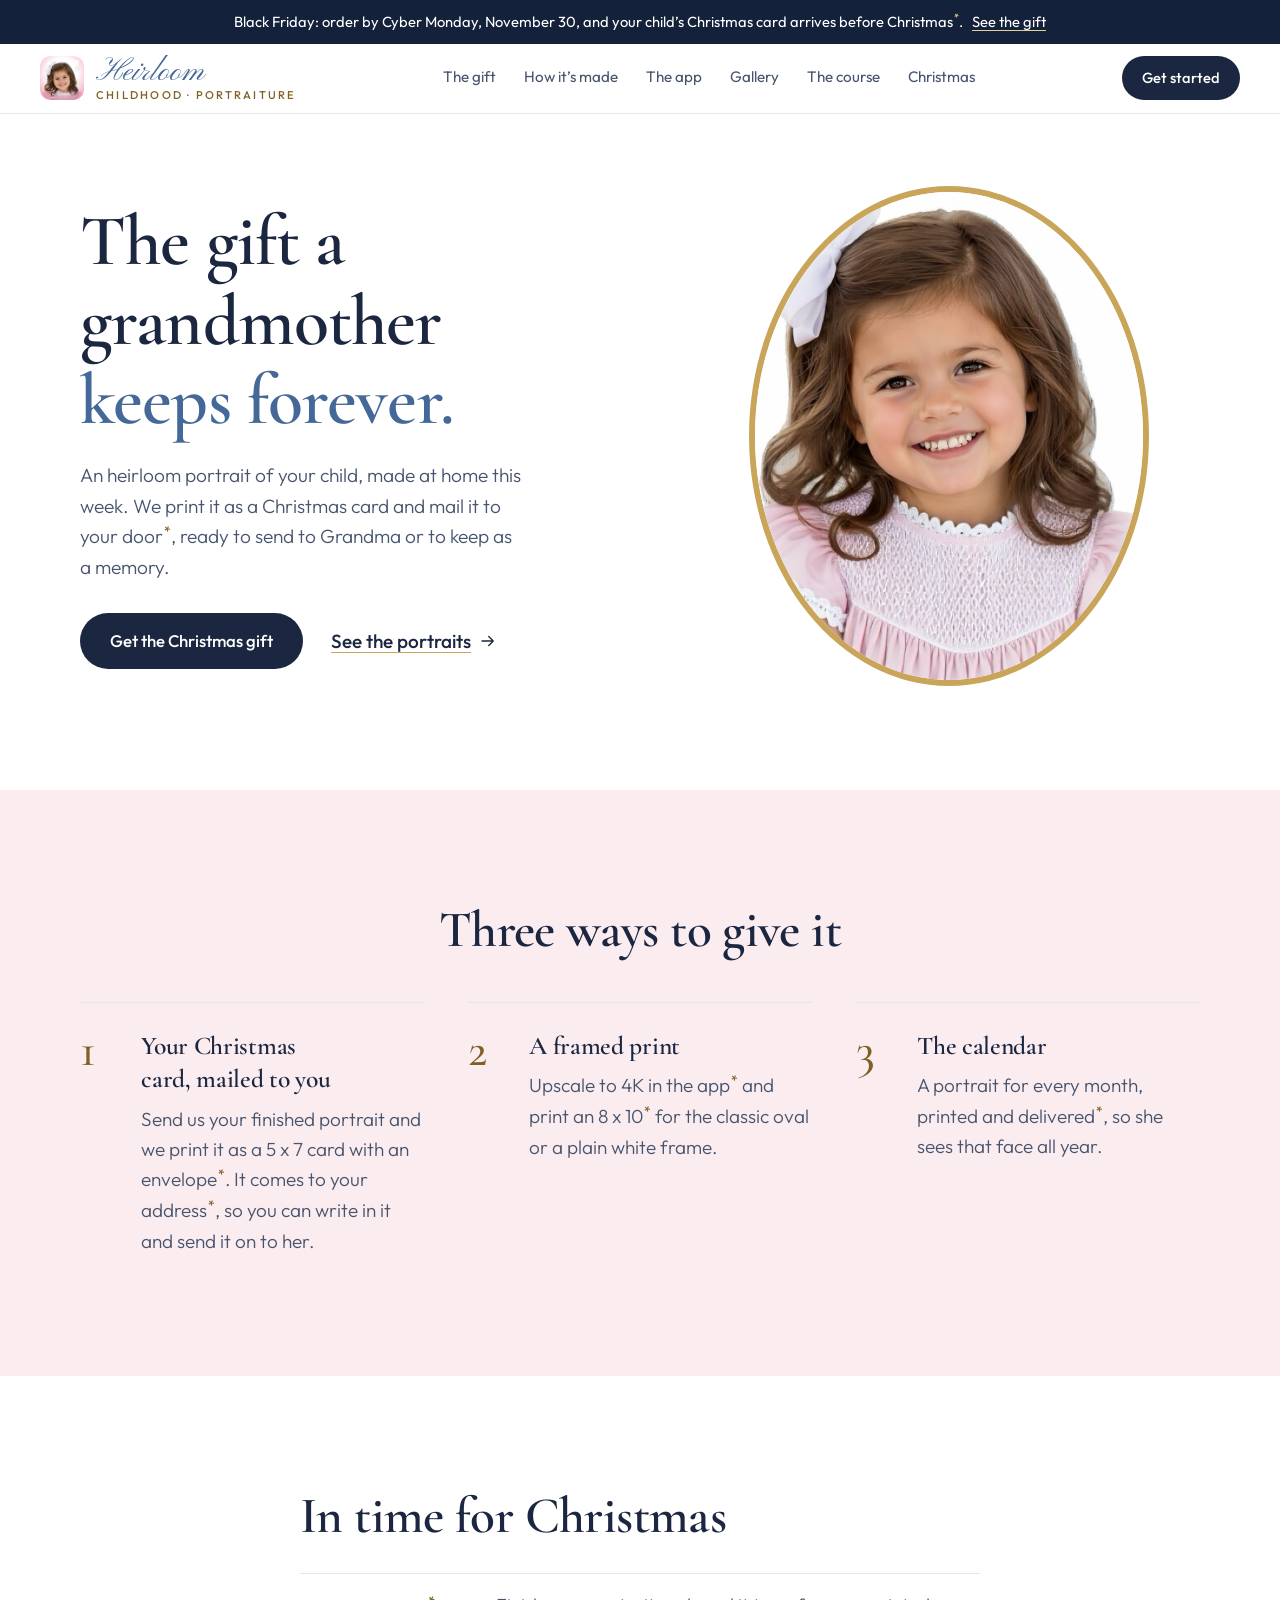
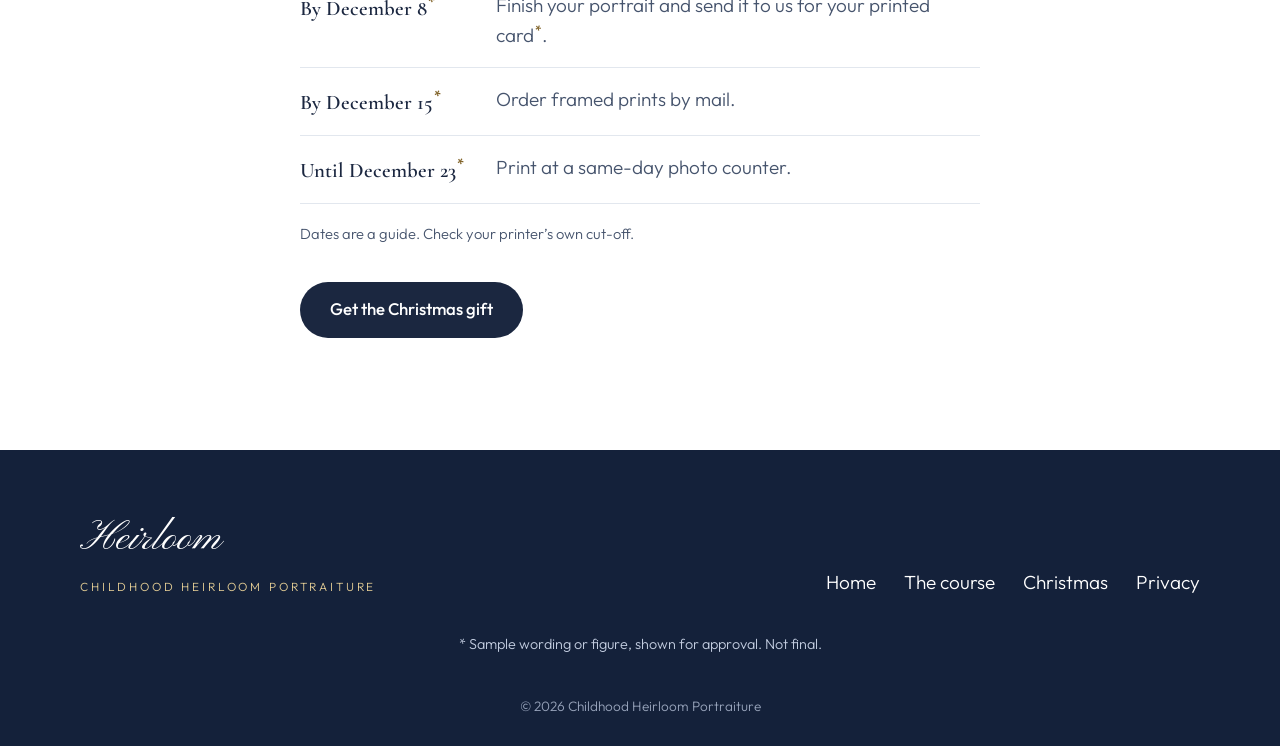
==== commit ae6e2998: "Order-by date for the card set to Tuesday, December 8 (sample, from the cut-off research) Co-Authore" ====
--- a/christmas.html
+++ b/christmas.html
@@ -55,7 +55,7 @@
   <div class="wrap narrow">
     <h2>In time for Christmas</h2>
     <ul class="dates">
-      <li><strong>By December 10<sup class="ast" title="Sample, needs approval">*</sup></strong><span>Finish your portrait and send it to us for your printed card<sup class="ast" title="Sample, needs approval">*</sup>.</span></li>
+      <li><strong>By December 8<sup class="ast" title="Sample, needs approval">*</sup></strong><span>Finish your portrait and send it to us for your printed card<sup class="ast" title="Sample, needs approval">*</sup>.</span></li>
       <li><strong>By December 15<sup class="ast" title="Sample, needs approval">*</sup></strong><span>Order framed prints by mail.</span></li>
       <li><strong>Until December 23<sup class="ast" title="Sample, needs approval">*</sup></strong><span>Print at a same-day photo counter.</span></li>
     </ul>
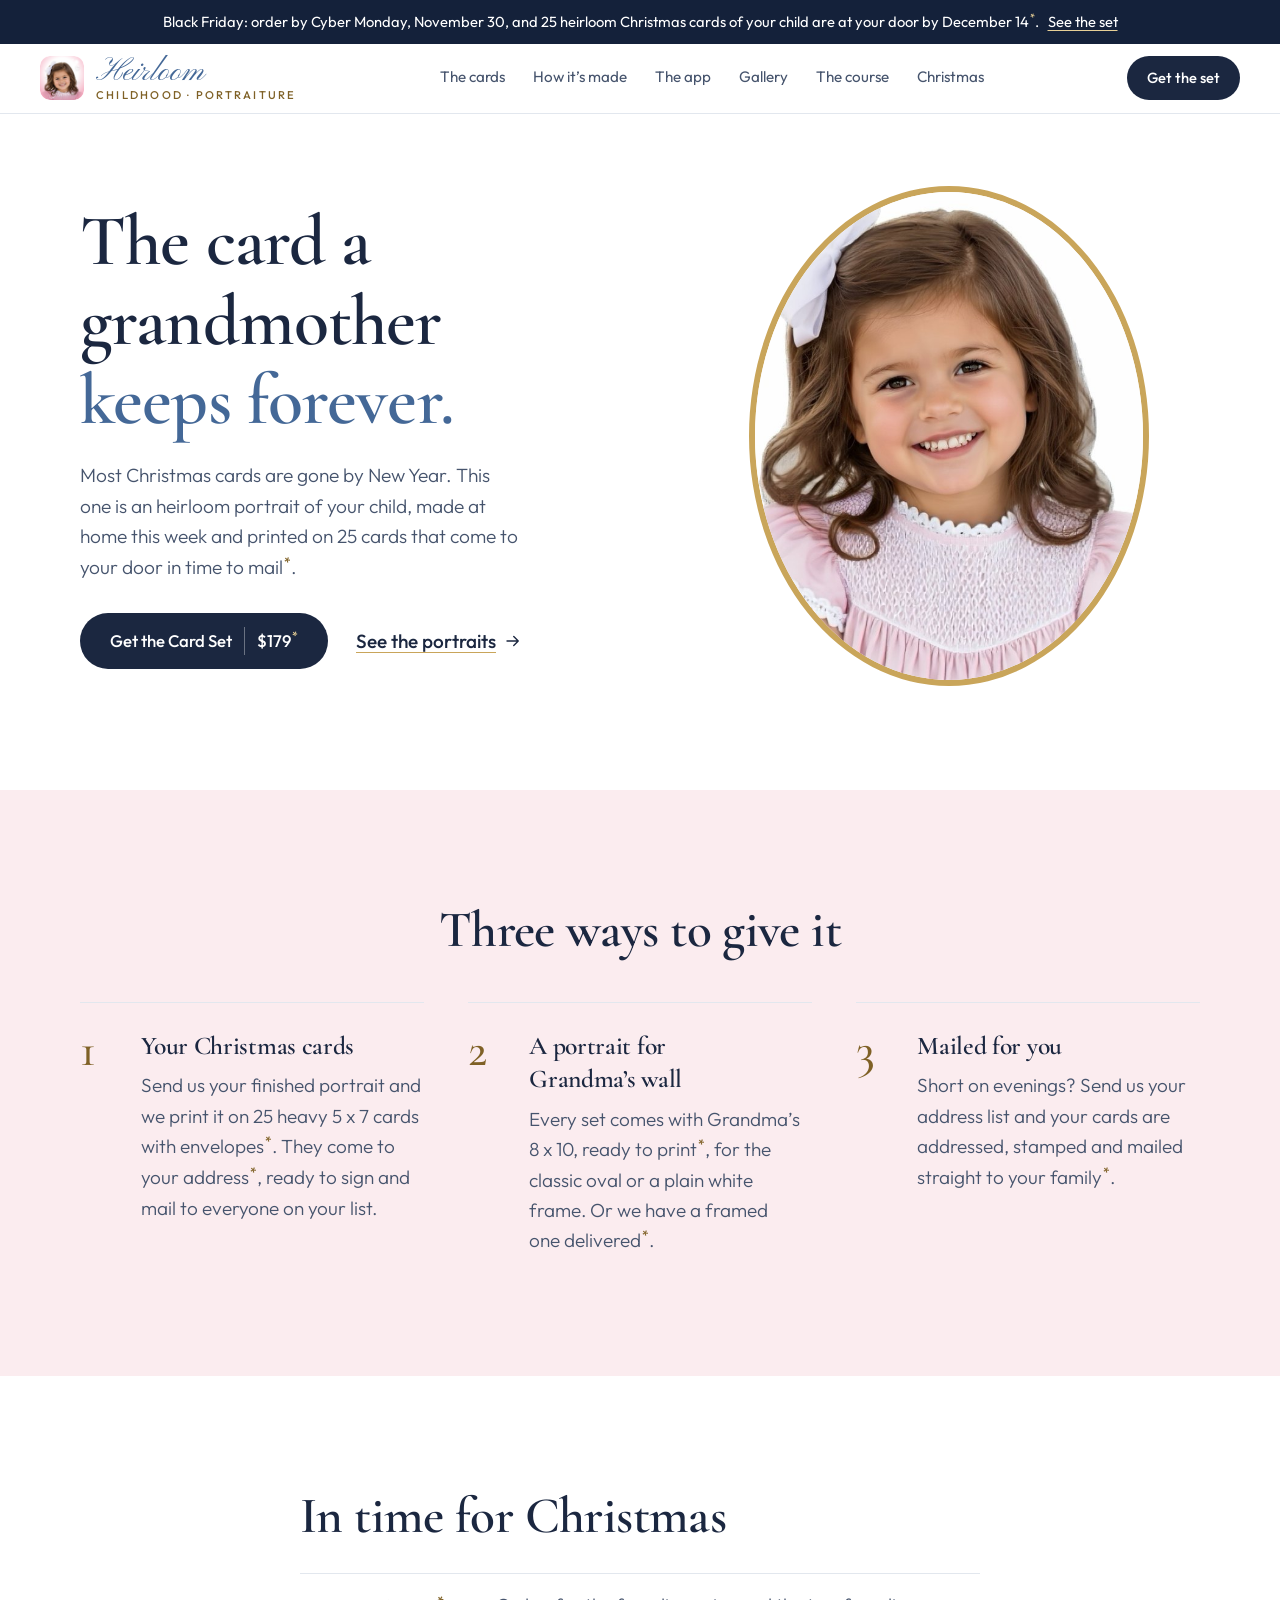
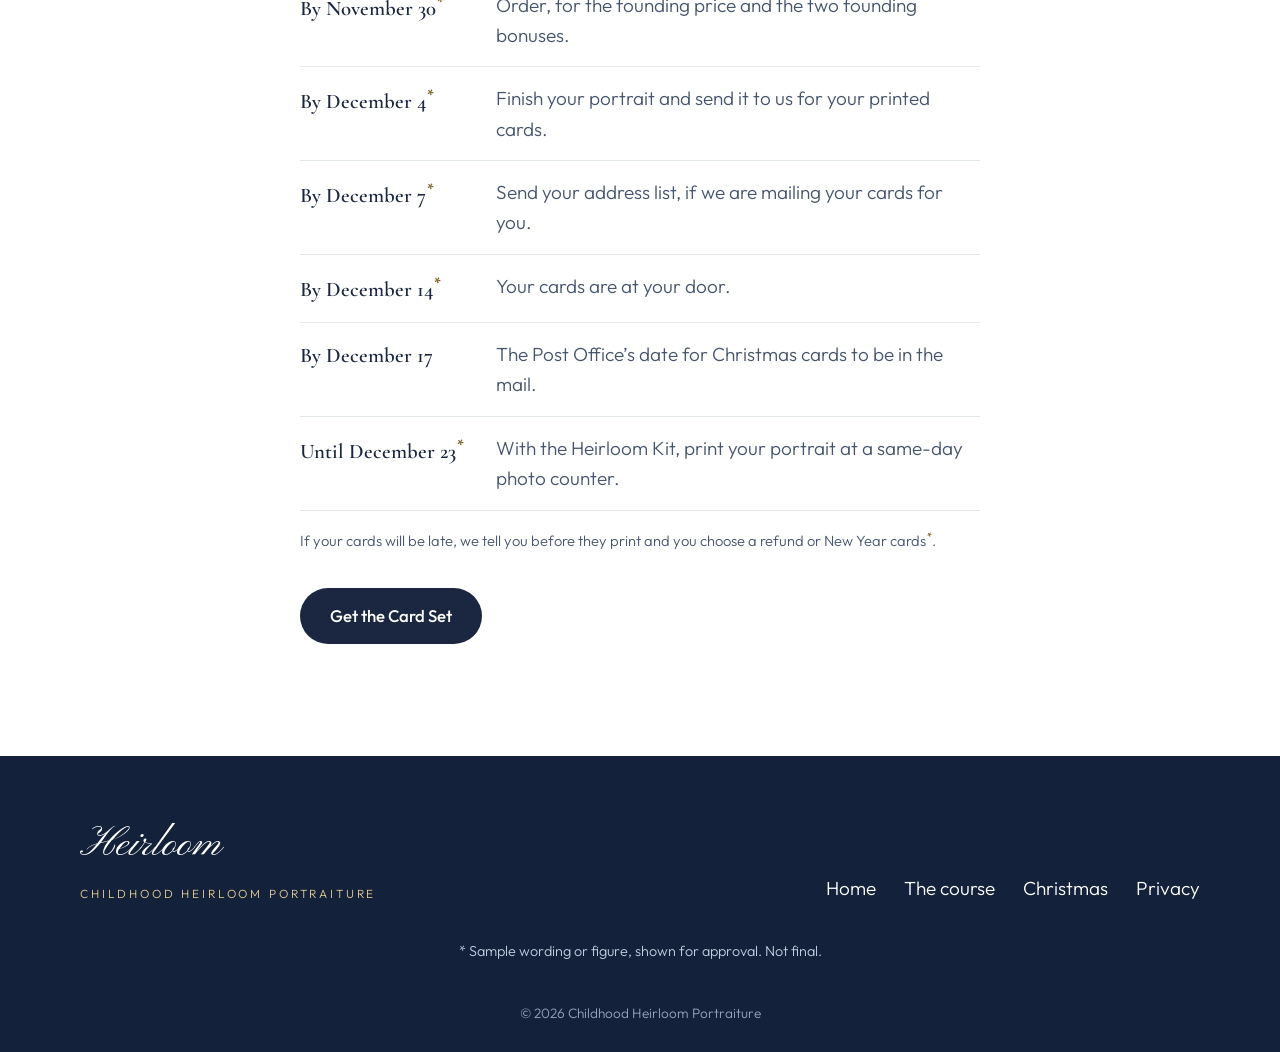
==== commit 530f808b: "Rebuild around the Heirloom Christmas Card Set: 25 printed cards as the main offer, value stack, two" ====
--- a/christmas.html
+++ b/christmas.html
@@ -3,8 +3,8 @@
 <head>
 <meta charset="utf-8">
 <meta name="viewport" content="width=device-width, initial-scale=1">
-<title>A Christmas gift she keeps forever | Childhood Heirloom Portraiture</title>
-<meta name="description" content="An heirloom portrait of your child, made at home in time for Christmas cards and gifts.">
+<title>Heirloom Christmas cards, in time to mail | Childhood Heirloom Portraiture</title>
+<meta name="description" content="25 Christmas cards with an heirloom portrait of your child, at your door in time to mail, and a portrait for Grandma's wall.">
 <link rel="icon" type="image/png" sizes="32x32" href="assets/icon-32.png">
 <link rel="icon" type="image/png" sizes="192x192" href="assets/icon-192.png">
 <link rel="apple-touch-icon" href="assets/apple-touch-icon.png">
@@ -14,29 +14,29 @@
 <link rel="stylesheet" href="styles.css">
 </head>
 <body>
-<a class="bar" href="index.html#offer">Black Friday: order by Cyber Monday, November 30, and your child’s Christmas card arrives before Christmas<sup class="ast" title="Sample, needs approval">*</sup>. <span>See the gift</span></a>
+<a class="bar" href="index.html#offer">Black Friday: order by Cyber Monday, November 30, and 25 heirloom Christmas cards of your child are at your door by December 14<sup class="ast" title="Sample, needs approval">*</sup>. <span>See the set</span></a>
 <header class="top">
   <a class="brand" href="index.html" aria-label="Childhood Heirloom Portraiture, home">
     <img class="brand-mark" src="assets/icon-96.png" width="44" height="44" alt="">
     <span class="brand-words"><span class="brand-script">Heirloom</span><span class="brand-caps">Childhood · Portraiture</span></span>
   </a>
   <nav class="nav" aria-label="Main">
-    <a href="index.html#gift">The gift</a>
+    <a href="index.html#gift">The cards</a>
     <a href="index.html#made">How it’s made</a>
     <a href="index.html#app">The app</a>
     <a href="index.html#gallery">Gallery</a>
     <a href="course.html">The course</a>
     <a href="christmas.html">Christmas</a>
   </nav>
-  <a class="btn btn-ink btn-small" href="index.html#offer">Get started</a>
+  <a class="btn btn-ink btn-small" href="index.html#offer">Get the set</a>
 </header>
 <main>
 <section class="hero">
   <div class="wrap hero-grid">
     <div class="hero-copy">
-      <h1>The gift a grandmother <em>keeps forever.</em></h1>
-      <p class="lede">An heirloom portrait of your child, made at home this week. We print it as a Christmas card and mail it to your door<sup class="ast" title="Sample, needs approval">*</sup>, ready to send to Grandma or to keep as a memory.</p>
-      <div class="actions"><a class="btn btn-ink" href="index.html#offer">Get the Christmas gift</a><a class="link-arrow" href="index.html#gallery">See the portraits <svg viewBox="0 0 24 24" width="18" height="18" aria-hidden="true"><path d="M4 12h15M13 6l6 6-6 6" fill="none" stroke="currentColor" stroke-width="1.8" stroke-linecap="round" stroke-linejoin="round"/></svg></a></div>
+      <h1>The card a grandmother <em>keeps forever.</em></h1>
+      <p class="lede">Most Christmas cards are gone by New Year. This one is an heirloom portrait of your child, made at home this week and printed on 25 cards that come to your door in time to mail<sup class="ast" title="Sample, needs approval">*</sup>.</p>
+      <div class="actions"><a class="btn btn-ink" href="index.html#offer">Get the Card Set <span class="btn-price">$179<sup class="ast" title="Sample, needs approval">*</sup></span></a><a class="link-arrow" href="index.html#gallery">See the portraits <svg viewBox="0 0 24 24" width="18" height="18" aria-hidden="true"><path d="M4 12h15M13 6l6 6-6 6" fill="none" stroke="currentColor" stroke-width="1.8" stroke-linecap="round" stroke-linejoin="round"/></svg></a></div>
     </div>
     <div class="hero-art"><figure class="frame-oval"><img src="assets/img/portrait-1.jpg" alt="Heirloom portrait of a little girl with a white bow" width="640" height="800"></figure></div>
   </div>
@@ -45,9 +45,9 @@
   <div class="wrap">
     <h2 class="center">Three ways to give it</h2>
     <ol class="steps">
-      <li><span class="step-num">1</span><h3>Your Christmas card, mailed to you</h3><p>Send us your finished portrait and we print it as a 5 x 7 card with an envelope<sup class="ast" title="Sample, needs approval">*</sup>. It comes to your address<sup class="ast" title="Sample, needs approval">*</sup>, so you can write in it and send it on to her.</p></li>
-      <li><span class="step-num">2</span><h3>A framed print</h3><p>Upscale to 4K in the app<sup class="ast" title="Sample, needs approval">*</sup> and print an 8 x 10<sup class="ast" title="Sample, needs approval">*</sup> for the classic oval or a plain white frame.</p></li>
-      <li><span class="step-num">3</span><h3>The calendar</h3><p>A portrait for every month, printed and delivered<sup class="ast" title="Sample, needs approval">*</sup>, so she sees that face all year.</p></li>
+      <li><span class="step-num">1</span><h3>Your Christmas cards</h3><p>Send us your finished portrait and we print it on 25 heavy 5&nbsp;x&nbsp;7 cards with envelopes<sup class="ast" title="Sample, needs approval">*</sup>. They come to your address<sup class="ast" title="Sample, needs approval">*</sup>, ready to sign and mail to everyone on your list.</p></li>
+      <li><span class="step-num">2</span><h3>A portrait for Grandma’s wall</h3><p>Every set comes with Grandma’s 8&nbsp;x&nbsp;10, ready to print<sup class="ast" title="Sample, needs approval">*</sup>, for the classic oval or a plain white frame. Or we have a framed one delivered<sup class="ast" title="Sample, needs approval">*</sup>.</p></li>
+      <li><span class="step-num">3</span><h3>Mailed for you</h3><p>Short on evenings? Send us your address list and your cards are addressed, stamped and mailed straight to your family<sup class="ast" title="Sample, needs approval">*</sup>.</p></li>
     </ol>
   </div>
 </section>
@@ -55,12 +55,15 @@
   <div class="wrap narrow">
     <h2>In time for Christmas</h2>
     <ul class="dates">
-      <li><strong>By December 8<sup class="ast" title="Sample, needs approval">*</sup></strong><span>Finish your portrait and send it to us for your printed card<sup class="ast" title="Sample, needs approval">*</sup>.</span></li>
-      <li><strong>By December 15<sup class="ast" title="Sample, needs approval">*</sup></strong><span>Order framed prints by mail.</span></li>
-      <li><strong>Until December 23<sup class="ast" title="Sample, needs approval">*</sup></strong><span>Print at a same-day photo counter.</span></li>
+      <li><strong>By November 30<sup class="ast" title="Sample, needs approval">*</sup></strong><span>Order, for the founding price and the two founding bonuses.</span></li>
+      <li><strong>By December 4<sup class="ast" title="Sample, needs approval">*</sup></strong><span>Finish your portrait and send it to us for your printed cards.</span></li>
+      <li><strong>By December 7<sup class="ast" title="Sample, needs approval">*</sup></strong><span>Send your address list, if we are mailing your cards for you.</span></li>
+      <li><strong>By December 14<sup class="ast" title="Sample, needs approval">*</sup></strong><span>Your cards are at your door.</span></li>
+      <li><strong>By December 17</strong><span>The Post Office’s date for Christmas cards to be in the mail.</span></li>
+      <li><strong>Until December 23<sup class="ast" title="Sample, needs approval">*</sup></strong><span>With the Heirloom Kit, print your portrait at a same-day photo counter.</span></li>
     </ul>
-    <p class="small">Dates are a guide. Check your printer’s own cut-off.</p>
-    <p class="more"><a class="btn btn-ink" href="index.html#offer">Get the Christmas gift</a></p>
+    <p class="small">If your cards will be late, we tell you before they print and you choose a refund or New Year cards<sup class="ast" title="Sample, needs approval">*</sup>.</p>
+    <p class="more"><a class="btn btn-ink" href="index.html#offer">Get the Card Set</a></p>
   </div>
 </section>
 </main>
--- a/styles.css
+++ b/styles.css
@@ -291,3 +291,48 @@
 .btn-line:hover { background: var(--sky); }
 .btn-line .ast { color: var(--gold-text); }
 @media (min-width: 900px) { .tiers { grid-template-columns: 1fr 1.08fr 1fr; gap: 24px; } }
+
+/* the stack: what is in the set, each line with what it is worth */
+.stack { list-style: none; padding: 0; margin: 44px auto 0; max-width: 780px; border-top: 1px solid #cfdbea; }
+.stack li { display: grid; grid-template-columns: 1fr auto; column-gap: 22px; align-items: baseline; padding: 22px 0; border-bottom: 1px solid #cfdbea; }
+.stack h3 { font-size: 1.45rem; }
+.stack p { grid-column: 1; margin-top: 6px; color: var(--ink-soft); max-width: 56ch; }
+.worth { font-family: var(--serif); font-weight: 600; font-size: 1.45rem; font-variant-numeric: lining-nums tabular-nums; white-space: nowrap; color: var(--gold-text); }
+.stack-sum h3, .stack-sum .worth { font-size: 1.7rem; color: var(--ink); }
+.founding { max-width: 780px; margin: 36px auto 0; background: #fff; border: 2px solid var(--gold); border-radius: 16px; padding: 26px 24px 6px; }
+.founding .tier-flag { margin-bottom: 0; }
+.founding .stack { margin-top: 12px; border-top: 0; }
+.founding .stack li { border-color: var(--line); }
+.founding .stack li:last-child { border-bottom: 0; }
+.buy { text-align: center; margin-top: 44px; }
+.buy .price { margin: 0 0 6px; }
+.buy-note { color: var(--ink-soft); margin-bottom: 24px; }
+.buy-limit { max-width: 54ch; margin: 24px auto 0; color: var(--ink-soft); }
+.promises { max-width: 980px; margin: 64px auto 0; display: grid; gap: 34px; }
+.promises article { border-top: 2px solid var(--gold); padding-top: 20px; }
+.promises p { margin-top: 10px; color: var(--ink-soft); }
+.dates-offer { max-width: 780px; margin: 56px auto 0; }
+.dates-offer li { border-color: #cfdbea; }
+.add-head { margin-top: 72px; }
+.stack-plain { margin-top: 24px; border-color: var(--line); }
+.stack-plain li { border-color: var(--line); }
+.arrive .frame-oval { width: min(380px, 78%); }
+@media (min-width: 720px) {
+  .promises { grid-template-columns: 1fr 1fr; gap: 48px; }
+  .founding { padding: 30px 36px 8px; }
+}
+@media (max-width: 520px) {
+  .dates li { grid-template-columns: 1fr; gap: 2px; }
+}
+
+/* phone reading: descriptions use the full width, buttons never break, long addresses wrap */
+.stack p { grid-column: 1 / -1; }
+.btn { white-space: nowrap; }
+.btn-wide, .hero .btn { white-space: normal; text-align: center; }
+.mail { overflow-wrap: anywhere; }
+@media (max-width: 420px) {
+  .top { padding-inline: 16px; gap: 10px; }
+  .btn-small { padding: 0 16px; }
+  .tier { padding: 26px 20px 24px; }
+  .founding { padding: 22px 18px 4px; }
+}
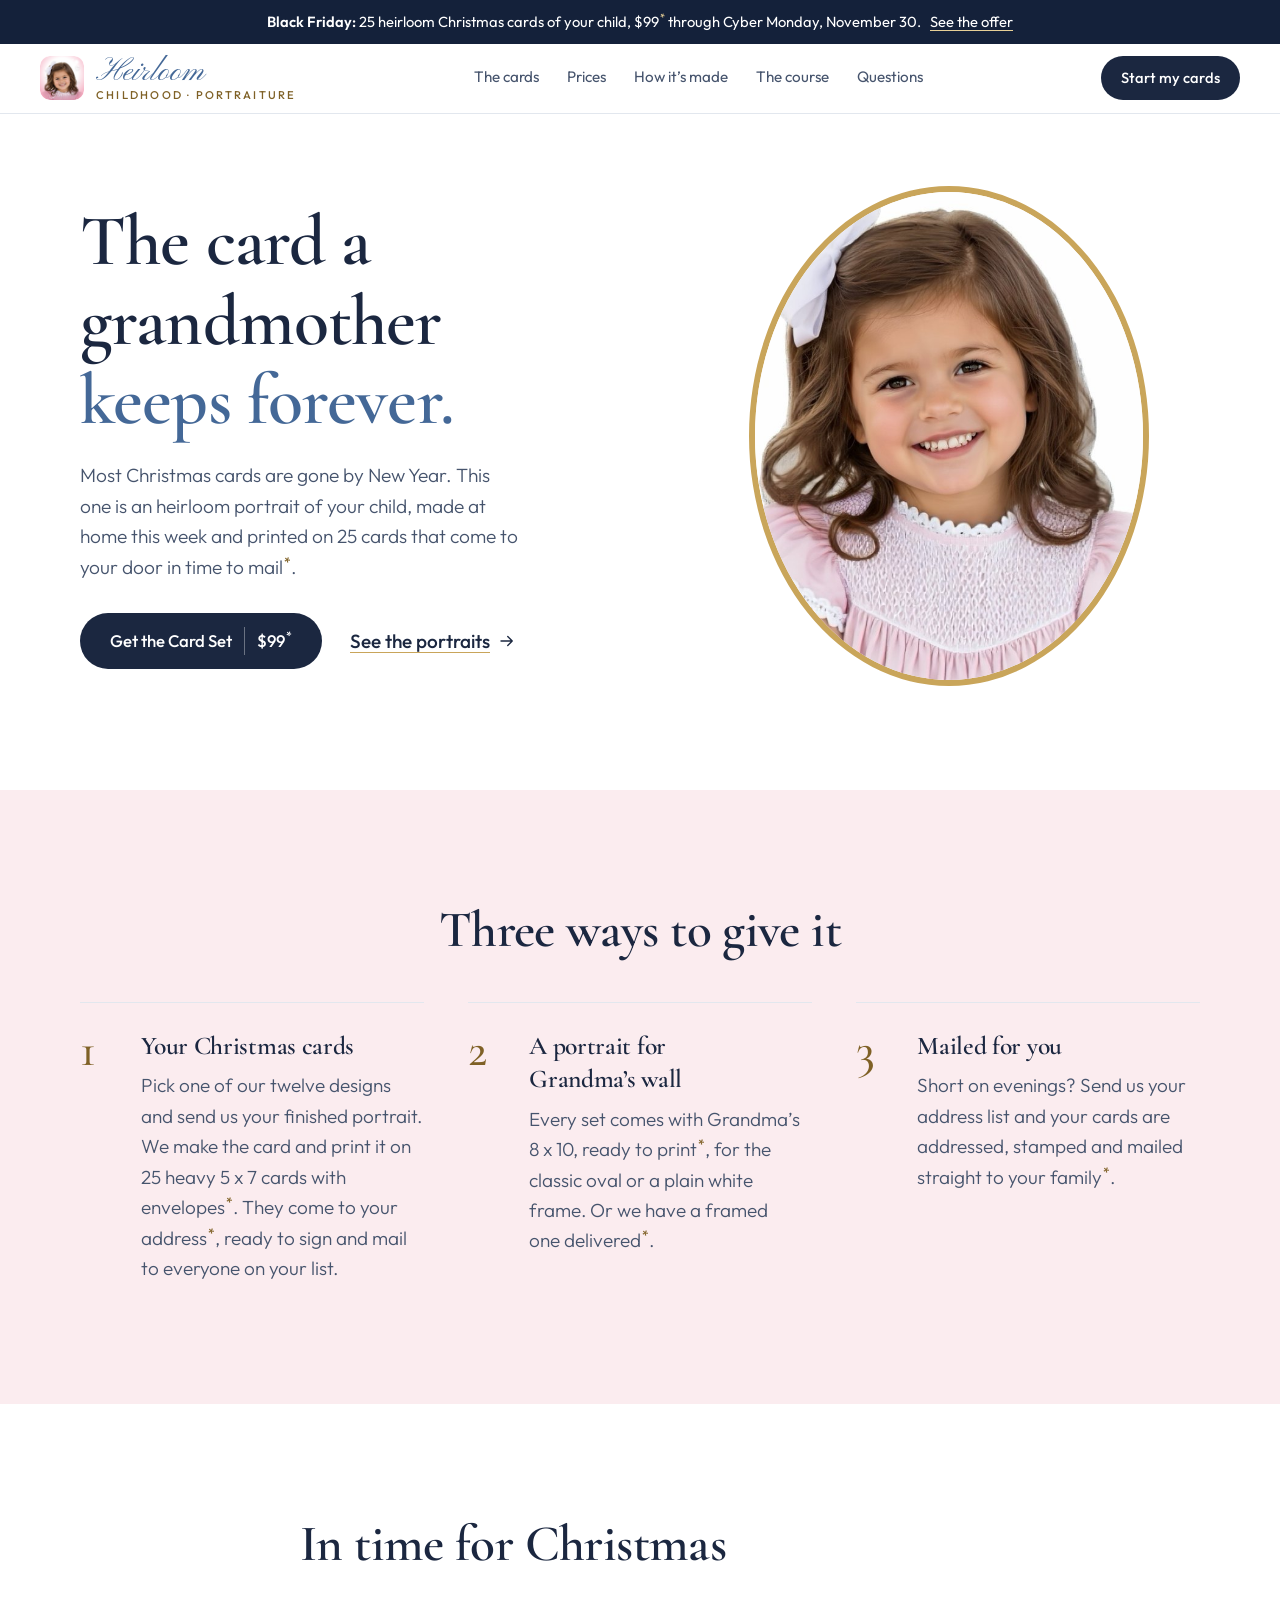
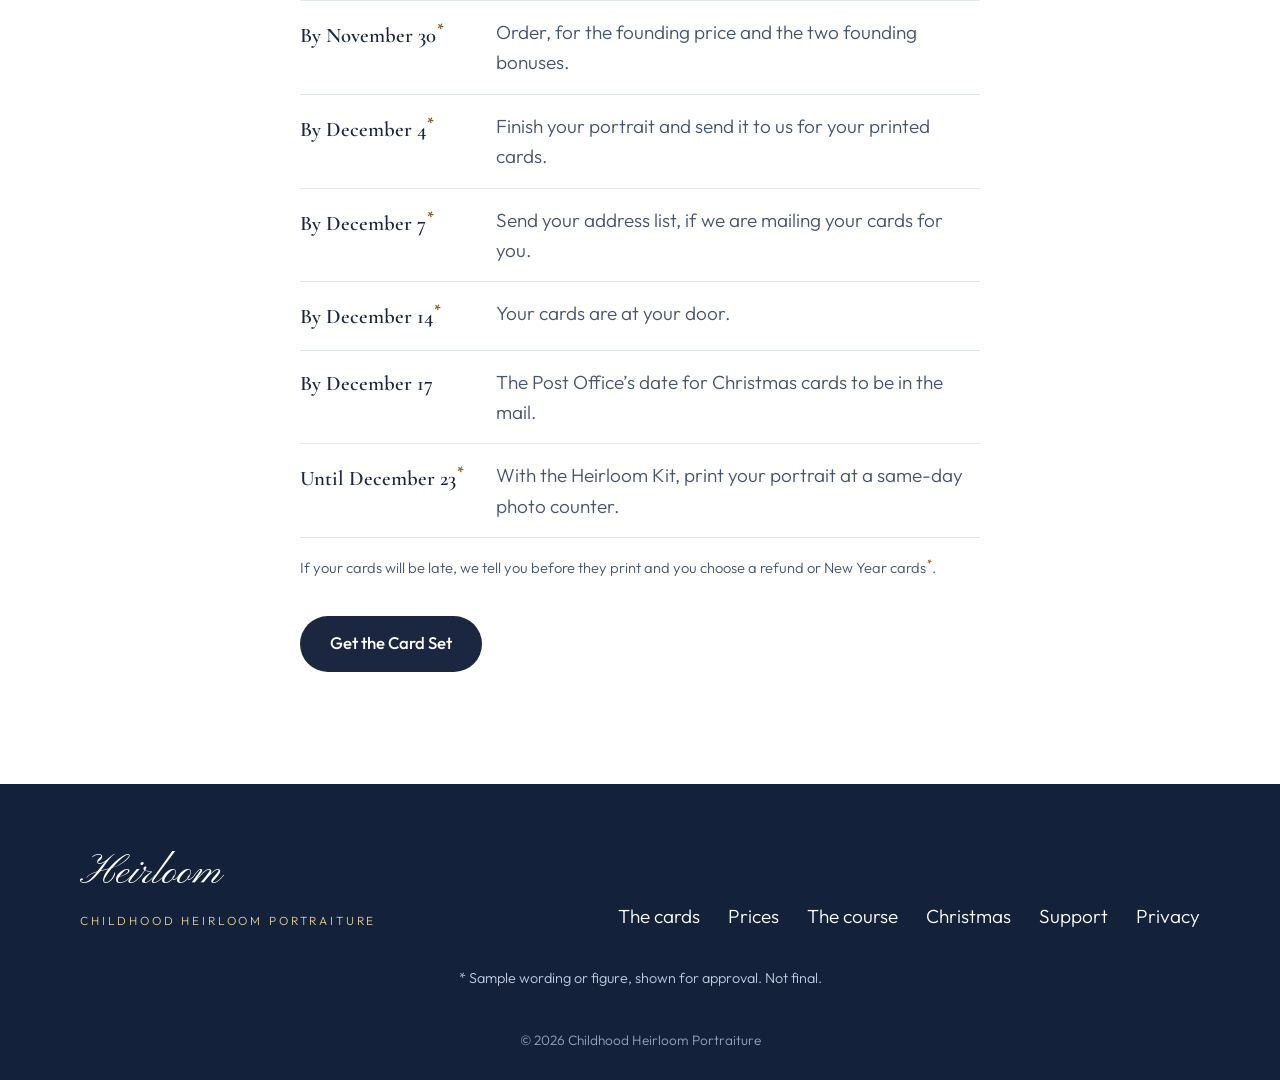
==== commit bf14a92e: "The store: pricing page that sells the whole offer, home led by the offer, twelve card designs with " ====
--- a/christmas.html
+++ b/christmas.html
@@ -12,23 +12,23 @@
 <link rel="preconnect" href="https://fonts.gstatic.com" crossorigin>
 <link href="https://fonts.googleapis.com/css2?family=Cormorant+Garamond:ital,wght@0,500;0,600;1,500&family=Outfit:wght@300;400;500;600&family=Pinyon+Script&display=swap" rel="stylesheet">
 <link rel="stylesheet" href="styles.css">
+<link rel="stylesheet" href="store.css">
 </head>
 <body>
-<a class="bar" href="index.html#offer">Black Friday: order by Cyber Monday, November 30, and 25 heirloom Christmas cards of your child are at your door by December 14<sup class="ast" title="Sample, needs approval">*</sup>. <span>See the set</span></a>
+<a class="bar" href="pricing.html"><b>Black Friday:</b> 25 heirloom Christmas cards of your child, $99<sup class="ast">*</sup> through Cyber Monday, November 30. <span>See the offer</span></a>
 <header class="top">
   <a class="brand" href="index.html" aria-label="Childhood Heirloom Portraiture, home">
     <img class="brand-mark" src="assets/icon-96.png" width="44" height="44" alt="">
     <span class="brand-words"><span class="brand-script">Heirloom</span><span class="brand-caps">Childhood · Portraiture</span></span>
   </a>
   <nav class="nav" aria-label="Main">
-    <a href="index.html#gift">The cards</a>
+    <a href="cards.html">The cards</a>
+    <a href="pricing.html">Prices</a>
     <a href="index.html#made">How it’s made</a>
-    <a href="index.html#app">The app</a>
-    <a href="index.html#gallery">Gallery</a>
     <a href="course.html">The course</a>
-    <a href="christmas.html">Christmas</a>
+    <a href="pricing.html#questions">Questions</a>
   </nav>
-  <a class="btn btn-ink btn-small" href="index.html#offer">Get the set</a>
+  <a class="btn btn-ink btn-small" href="cards.html">Start my cards</a>
 </header>
 <main>
 <section class="hero">
@@ -36,7 +36,7 @@
     <div class="hero-copy">
       <h1>The card a grandmother <em>keeps forever.</em></h1>
       <p class="lede">Most Christmas cards are gone by New Year. This one is an heirloom portrait of your child, made at home this week and printed on 25 cards that come to your door in time to mail<sup class="ast" title="Sample, needs approval">*</sup>.</p>
-      <div class="actions"><a class="btn btn-ink" href="index.html#offer">Get the Card Set <span class="btn-price">$179<sup class="ast" title="Sample, needs approval">*</sup></span></a><a class="link-arrow" href="index.html#gallery">See the portraits <svg viewBox="0 0 24 24" width="18" height="18" aria-hidden="true"><path d="M4 12h15M13 6l6 6-6 6" fill="none" stroke="currentColor" stroke-width="1.8" stroke-linecap="round" stroke-linejoin="round"/></svg></a></div>
+      <div class="actions"><a class="btn btn-ink" href="pricing.html">Get the Card Set <span class="btn-price">$99<sup class="ast" title="Sample, needs approval">*</sup></span></a><a class="link-arrow" href="cards.html">See the portraits <svg viewBox="0 0 24 24" width="18" height="18" aria-hidden="true"><path d="M4 12h15M13 6l6 6-6 6" fill="none" stroke="currentColor" stroke-width="1.8" stroke-linecap="round" stroke-linejoin="round"/></svg></a></div>
     </div>
     <div class="hero-art"><figure class="frame-oval"><img src="assets/img/portrait-1.jpg" alt="Heirloom portrait of a little girl with a white bow" width="640" height="800"></figure></div>
   </div>
@@ -45,7 +45,7 @@
   <div class="wrap">
     <h2 class="center">Three ways to give it</h2>
     <ol class="steps">
-      <li><span class="step-num">1</span><h3>Your Christmas cards</h3><p>Send us your finished portrait and we print it on 25 heavy 5&nbsp;x&nbsp;7 cards with envelopes<sup class="ast" title="Sample, needs approval">*</sup>. They come to your address<sup class="ast" title="Sample, needs approval">*</sup>, ready to sign and mail to everyone on your list.</p></li>
+      <li><span class="step-num">1</span><h3>Your Christmas cards</h3><p>Pick one of our twelve designs and send us your finished portrait. We make the card and print it on 25 heavy 5&nbsp;x&nbsp;7 cards with envelopes<sup class="ast" title="Sample, needs approval">*</sup>. They come to your address<sup class="ast" title="Sample, needs approval">*</sup>, ready to sign and mail to everyone on your list.</p></li>
       <li><span class="step-num">2</span><h3>A portrait for Grandma’s wall</h3><p>Every set comes with Grandma’s 8&nbsp;x&nbsp;10, ready to print<sup class="ast" title="Sample, needs approval">*</sup>, for the classic oval or a plain white frame. Or we have a framed one delivered<sup class="ast" title="Sample, needs approval">*</sup>.</p></li>
       <li><span class="step-num">3</span><h3>Mailed for you</h3><p>Short on evenings? Send us your address list and your cards are addressed, stamped and mailed straight to your family<sup class="ast" title="Sample, needs approval">*</sup>.</p></li>
     </ol>
@@ -63,14 +63,14 @@
       <li><strong>Until December 23<sup class="ast" title="Sample, needs approval">*</sup></strong><span>With the Heirloom Kit, print your portrait at a same-day photo counter.</span></li>
     </ul>
     <p class="small">If your cards will be late, we tell you before they print and you choose a refund or New Year cards<sup class="ast" title="Sample, needs approval">*</sup>.</p>
-    <p class="more"><a class="btn btn-ink" href="index.html#offer">Get the Card Set</a></p>
+    <p class="more"><a class="btn btn-ink" href="pricing.html">Get the Card Set</a></p>
   </div>
 </section>
 </main>
 <footer class="foot">
   <div class="wrap foot-grid">
     <div><span class="brand-script on-dark">Heirloom</span><p class="foot-name">Childhood Heirloom Portraiture</p></div>
-    <nav aria-label="Footer"><a href="index.html">Home</a><a href="course.html">The course</a><a href="christmas.html">Christmas</a><a href="privacy.html">Privacy</a></nav>
+    <nav aria-label="Footer"><a href="cards.html">The cards</a><a href="pricing.html">Prices</a><a href="course.html">The course</a><a href="christmas.html">Christmas</a><a href="support.html">Support</a><a href="privacy.html">Privacy</a></nav>
   </div>
   <p class="foot-note">* Sample wording or figure, shown for approval. Not final.</p>
   <p class="foot-small">© 2026 Childhood Heirloom Portraiture</p>
--- a/store.css
+++ b/store.css
@@ -0,0 +1,252 @@
+/* =====================================================================================
+   THE STORE (Nov 24, late). Pricing, the card gallery, the pick page, checkout, order.
+   Loaded after styles.css on every page.
+   ===================================================================================== */
+[hidden] { display: none !important; }
+.bar b { font-weight: 600; }
+.nav a[aria-current="page"] { color: var(--ink); border-bottom-color: var(--gold); }
+.btn-gold { background: var(--gold); color: #1b1407; }
+.btn-gold:hover { background: #d6b46b; transform: translateY(-1px); }
+.btn .ast { color: inherit; }
+.btn-big { min-height: 62px; font-size: 1.15rem; padding: 0 38px; }
+.ast { font-size: .7em; }
+
+/* the three-step price: worth, regular, Black Friday */
+.ladder { margin: 18px 0 0; display: grid; gap: 2px; }
+.ladder-row { display: flex; align-items: baseline; gap: 10px; color: var(--ink-soft); font-size: 1.02rem; }
+.ladder-row s { text-decoration-thickness: 1.5px; text-decoration-color: #b4443c; font-variant-numeric: lining-nums; }
+.ladder-now { display: flex; align-items: baseline; gap: 14px; flex-wrap: wrap; margin-top: 2px; }
+.ladder-now .big { font-family: var(--serif); font-weight: 600; font-size: 4.4rem; line-height: 1; color: var(--ink); font-variant-numeric: lining-nums; }
+.ladder-now .big .ast { font-size: 1.2rem; vertical-align: top; position: relative; top: .55em; }
+.ladder-now .lbl { font-weight: 500; color: #8a2a22; background: #fbe9e6; border-radius: 999px; padding: 3px 12px; font-size: .9rem; white-space: nowrap; }
+.deadline { margin-top: 8px; font-weight: 500; }
+.places { margin-top: 6px; font-size: .95rem; color: var(--ink-soft); }
+.places::before { content: ""; display: inline-block; width: 9px; height: 9px; margin: 0 10px 1px 4px; border-radius: 50%; background: #2f6b4f; box-shadow: 0 0 0 4px #e3f1e9; }
+.mini-promise { margin-top: 12px; font-size: .92rem; color: var(--ink-soft); display: flex; flex-wrap: wrap; gap: 4px 18px; }
+.mini-promise span::before { content: ""; display: inline-block; width: 14px; height: 14px; margin-right: 6px; vertical-align: -2px; background: url("data:image/svg+xml,%3Csvg xmlns='http://www.w3.org/2000/svg' viewBox='0 0 24 24'%3E%3Cpath d='M12 2l7 3v6c0 5-3 9-7 11-4-2-7-6-7-11V5z' fill='%23c9a55a'/%3E%3Cpath d='M8.5 12l2.5 2.5 4.5-5' fill='none' stroke='white' stroke-width='2' stroke-linecap='round'/%3E%3C/svg%3E") center/contain no-repeat; }
+
+/* offer hero (pricing and home) */
+.ohero { padding: 22px 18px 40px; }
+.ohero-grid { display: grid; gap: 26px; }
+.ohero h1 { font-size: clamp(2.05rem, 7.4vw, 3.9rem); }
+.ohero .lede { margin-top: 10px; font-size: 1.05rem; max-width: 40ch; }
+.ohero .actions { margin-top: 18px; gap: 12px; }
+.fan { display: block; position: relative; aspect-ratio: 1.25; max-width: 560px; margin-inline: auto; width: 100%; }
+.fan .cd-box { position: absolute; width: 44%; box-shadow: 0 1px 1px rgba(60,45,30,.16), 0 22px 36px -16px rgba(60,45,30,.5); border-radius: 3px; }
+.fan .f1 { left: 4%; top: 9%; transform: rotate(-8deg); z-index: 1; }
+.fan .f2 { left: 28%; top: 0; z-index: 3; width: 46%; }
+.fan .f3 { right: 3%; top: 10%; transform: rotate(8deg); z-index: 2; }
+.scene { width: 100%; border-radius: 14px; box-shadow: var(--lift); }
+
+/* "the usual way" against "this way" */
+.vs { margin: 36px auto 0; max-width: 900px; border-top: 1px solid var(--line); }
+.vs-row { display: grid; gap: 6px; padding: 16px 0; border-bottom: 1px solid var(--line); }
+.vs-no, .vs-yes { position: relative; padding-left: 34px; }
+.vs-no { color: #8a93a3; }
+.vs-yes { color: var(--ink); font-weight: 500; }
+.vs-no::before, .vs-yes::before, .t-yes::before, .t-no::before { content: ""; position: absolute; left: 0; top: .2em; width: 22px; height: 22px; border-radius: 50%; background-position: center; background-size: 14px; background-repeat: no-repeat; }
+.vs-no::before, .t-no::before { background-color: #eef0f3; background-image: url("data:image/svg+xml,%3Csvg xmlns='http://www.w3.org/2000/svg' viewBox='0 0 24 24'%3E%3Cpath d='M7 7l10 10M17 7L7 17' stroke='%23939cab' stroke-width='2.6' stroke-linecap='round'/%3E%3C/svg%3E"); }
+.vs-yes::before, .t-yes::before { background-color: #2f6b4f; background-image: url("data:image/svg+xml,%3Csvg xmlns='http://www.w3.org/2000/svg' viewBox='0 0 24 24'%3E%3Cpath d='M6 12.5l4 4 8-9' fill='none' stroke='white' stroke-width='2.8' stroke-linecap='round' stroke-linejoin='round'/%3E%3C/svg%3E"); }
+.vs-head { display: none; }
+
+/* the stack with pictures */
+.stack.pics li { grid-template-columns: 64px 1fr auto; column-gap: 16px; align-items: start; }
+.stack.pics .pic { grid-row: span 3; width: 64px; height: 64px; border-radius: 12px; overflow: hidden; background: #fff; border: 1px solid var(--line); }
+.stack.pics .pic img { width: 100%; height: 100%; object-fit: cover; }
+.stack.pics h3 { grid-column: 2; }
+.stack.pics .worth { grid-column: 3; grid-row: 1; }
+.stack.pics .worry { grid-column: 2 / -1; font-family: var(--serif); font-style: italic; font-size: 1.15rem; color: var(--blue); margin-top: 4px; }
+.stack.pics p { grid-column: 2 / -1; }
+.stack.pics .stack-sum { grid-template-columns: 1fr auto; }
+.stack.pics .stack-sum h3 { grid-column: 1; }
+.stack.pics .stack-sum .worth { grid-column: 2; }
+
+/* the two promises as seals */
+.seals { max-width: 980px; margin: 44px auto 0; display: grid; gap: 22px; }
+.seal { background: #fff; border: 2px solid var(--gold); border-radius: 18px; padding: 24px 22px; display: grid; grid-template-columns: 72px 1fr; gap: 18px; align-items: start; }
+.seal-badge { width: 72px; height: 72px; border-radius: 50%; display: grid; place-items: center; background: radial-gradient(circle at 35% 30%, #f3e2ad, #c9a55a 60%, #9c7a32); box-shadow: inset 0 0 0 4px rgba(255,255,255,.55), 0 6px 14px -6px rgba(120,90,30,.6); color: #fff; }
+.seal h3 { font-size: 1.55rem; }
+.seal p { margin-top: 8px; color: var(--ink-soft); }
+
+/* compare the four: a table on a computer, a card each on a phone */
+.ctable { width: 100%; border-collapse: separate; border-spacing: 0; margin-top: 36px; font-size: .98rem; }
+.ctable th, .ctable td { padding: 13px 12px; text-align: center; border-bottom: 1px solid var(--line); }
+.ctable th:first-child, .ctable td:first-child { text-align: left; color: var(--ink-soft); font-weight: 400; }
+.ctable thead th { font-family: var(--serif); font-size: 1.3rem; font-weight: 600; vertical-align: bottom; color: var(--ink); }
+.ctable .hot { background: #fbf6ea; }
+.ctable thead .hot { border-top: 3px solid var(--gold); }
+.ctable .pr { font-family: var(--serif); font-weight: 600; font-size: 1.55rem; color: var(--ink); line-height: 1.1; }
+.ctable .pr s { font-family: var(--sans); font-weight: 400; font-size: .85rem; color: var(--ink-soft); display: block; }
+.t-yes, .t-no { position: relative; display: inline-block; width: 22px; height: 22px; vertical-align: middle; }
+.t-yes::before, .t-no::before { top: 0; }
+.ctable .btn { min-height: 46px; padding: 0 18px; font-size: .92rem; }
+.tcards { display: grid; gap: 18px; margin-top: 32px; }
+.tcard { background: #fff; border: 1px solid #cfdbea; border-radius: 16px; padding: 22px 20px; }
+.tcard.hot { border: 2px solid var(--gold); background: #fffdf7; }
+.tcard h3 { font-size: 1.55rem; }
+.tcard .pr { font-family: var(--serif); font-weight: 600; font-size: 2.4rem; line-height: 1.1; margin-top: 6px; }
+.tcard .pr s { font-family: var(--sans); font-weight: 400; font-size: 1rem; color: var(--ink-soft); margin-left: 8px; }
+.tcard h4 { font-family: var(--sans); font-size: .8rem; letter-spacing: .14em; text-transform: uppercase; color: var(--ink-soft); margin: 16px 0 6px; font-weight: 500; }
+.tcard ul { list-style: none; padding: 0; margin: 0; display: grid; gap: 7px; }
+.tcard li { position: relative; padding-left: 32px; }
+.tcard li.y::before, .tcard li.n::before { content: ""; position: absolute; left: 0; top: .15em; width: 22px; height: 22px; border-radius: 50%; background-position: center; background-size: 14px; background-repeat: no-repeat; }
+.tcard li.y::before { background-color: #2f6b4f; background-image: url("data:image/svg+xml,%3Csvg xmlns='http://www.w3.org/2000/svg' viewBox='0 0 24 24'%3E%3Cpath d='M6 12.5l4 4 8-9' fill='none' stroke='white' stroke-width='2.8' stroke-linecap='round' stroke-linejoin='round'/%3E%3C/svg%3E"); }
+.tcard li.n { color: #8a93a3; }
+.tcard li.n::before { background-color: #eef0f3; background-image: url("data:image/svg+xml,%3Csvg xmlns='http://www.w3.org/2000/svg' viewBox='0 0 24 24'%3E%3Cpath d='M7 7l10 10M17 7L7 17' stroke='%23939cab' stroke-width='2.6' stroke-linecap='round'/%3E%3C/svg%3E"); }
+.tcard .btn { margin-top: 18px; }
+.flag { display: inline-block; font-size: .8rem; font-weight: 500; color: var(--gold-text); background: #f7efdc; padding: 3px 12px; border-radius: 999px; margin-bottom: 8px; }
+.desk { display: none; }
+
+/* numbered how-it-works with dates */
+.howto { list-style: none; padding: 0; margin: 32px auto 0; max-width: 860px; counter-reset: h; }
+.howto li { counter-increment: h; display: grid; grid-template-columns: 3rem 1fr; gap: 4px 14px; padding: 18px 0; border-top: 1px solid var(--line); }
+.howto li:last-child { border-bottom: 1px solid var(--line); }
+.howto li::before { content: counter(h); grid-row: span 2; font-family: var(--serif); font-size: 2.6rem; line-height: .9; color: var(--gold-text); }
+.howto strong { font-family: var(--serif); font-size: 1.35rem; font-weight: 600; }
+.howto span { color: var(--ink-soft); }
+
+/* the gallery */
+.make { background: var(--sky); border-radius: 18px; padding: 20px 18px; display: grid; gap: 14px; margin-top: 20px; }
+.make h2 { font-size: 1.6rem; }
+.make p { color: var(--ink-soft); font-size: .95rem; }
+.upl { display: flex; flex-wrap: wrap; gap: 10px; align-items: center; }
+.upl input[type=file] { position: absolute; width: 1px; height: 1px; opacity: 0; }
+.upl label.btn { cursor: pointer; }
+.thumb-me { width: 46px; height: 64px; border-radius: 8px; object-fit: cover; border: 2px solid #fff; box-shadow: 0 2px 6px rgba(0,0,0,.2); background: #fff; }
+.linkbtn { background: none; border: 0; font: inherit; font-size: .92rem; color: var(--ink-soft); text-decoration: underline; text-underline-offset: .2em; cursor: pointer; padding: 6px 2px; }
+.fields { display: grid; gap: 10px; }
+.field label, .lab { display: block; font-size: .85rem; font-weight: 500; color: var(--ink-soft); margin-bottom: 4px; }
+.field input, .field select { width: 100%; min-height: 48px; border: 1px solid #c9d4e3; border-radius: 10px; padding: 0 14px; font: inherit; font-size: 1rem; background: #fff; color: var(--ink); }
+.field input:focus, .field select:focus { outline: 2px solid var(--blue); outline-offset: 1px; border-color: transparent; }
+.privacy-note { display: flex; gap: 8px; align-items: flex-start; font-size: .85rem; color: #2f5a45; }
+.privacy-note svg { flex: none; margin-top: 2px; }
+.chips { display: flex; gap: 8px; flex-wrap: wrap; margin: 22px 0 4px; }
+.chip { border: 1px solid #c9d4e3; background: #fff; border-radius: 999px; padding: 8px 16px; font: inherit; font-size: .92rem; cursor: pointer; color: var(--ink-soft); }
+.chip.is-on { background: var(--ink); color: #fff; border-color: var(--ink); }
+.count { font-size: .9rem; color: var(--ink-soft); margin: 10px 0 0; }
+.grid-cards { display: grid; grid-template-columns: repeat(2, 1fr); gap: 26px 14px; margin-top: 16px; }
+.tile { position: relative; min-width: 0; color: inherit; text-decoration: none; }
+.tile .shade { box-shadow: 0 1px 1px rgba(60,45,30,.14), 0 14px 26px -14px rgba(60,45,30,.45); border-radius: 3px; overflow: hidden; display: block; }
+.tile.wide { grid-column: 1 / -1; }
+.tile h3 { font-size: 1.22rem; margin-top: 12px; }
+.tile p { font-size: .88rem; color: var(--ink-soft); margin-top: 2px; }
+.tile .from { font-size: .9rem; margin-top: 4px; color: var(--ink); }
+.tile .mini { display: flex; gap: 8px; margin-top: 10px; }
+.tile .mini button { width: 38px; border: 1px solid var(--line); border-radius: 4px; padding: 0; background: #fff; cursor: pointer; overflow: hidden; }
+.tile .mini button.is-on { outline: 2px solid var(--ink); outline-offset: 1px; }
+.tile.wide .mini button { width: 54px; }
+.heart { position: absolute; right: 8px; top: 8px; z-index: 2; width: 40px; height: 40px; border-radius: 50%; border: 0; background: rgba(255,255,255,.92); display: grid; place-items: center; cursor: pointer; box-shadow: 0 2px 8px rgba(0,0,0,.18); }
+.heart svg { width: 20px; height: 20px; fill: none; stroke: var(--ink); stroke-width: 1.8; }
+.heart[aria-pressed="true"] svg { fill: #c2382f; stroke: #c2382f; }
+.tile .btn { margin-top: 12px; width: 100%; min-height: 46px; font-size: .95rem; padding: 0 12px; }
+
+/* the pick page (the Craft product-page pattern) */
+.pdp { display: grid; gap: 26px; padding: 18px 18px 60px; }
+.pv { position: relative; min-width: 0; }
+.pv-main { max-width: 440px; margin-inline: auto; box-shadow: 0 1px 1px rgba(60,45,30,.14), 0 22px 40px -18px rgba(60,45,30,.5); border-radius: 3px; overflow: hidden; }
+.pv-main.is-wide { max-width: 620px; }
+.seg { display: flex; width: fit-content; max-width: 100%; margin: 16px auto 0; padding: 4px; border-radius: 999px; background: var(--sky); }
+.seg button { border: 0; background: transparent; font: inherit; font-weight: 500; font-size: .95rem; color: var(--ink-soft); padding: 9px 16px; border-radius: 999px; cursor: pointer; white-space: nowrap; }
+.seg button.is-on { background: var(--ink); color: #fff; }
+.pinfo { min-width: 0; }
+.pinfo h1 { font-size: clamp(2rem, 6vw, 2.8rem); }
+.kicker { font-size: .9rem; color: var(--ink-soft); }
+.how-made { margin-top: 14px; padding: 14px 16px; border-radius: 12px; background: #f6f1e4; font-size: .95rem; color: #4d4330; }
+.group { margin-top: 22px; }
+.group > h2 { font-family: var(--sans); font-size: .82rem; letter-spacing: .14em; text-transform: uppercase; color: var(--ink-soft); font-weight: 500; margin-bottom: 10px; }
+.opt { display: grid; grid-template-columns: 22px 1fr auto; gap: 12px; align-items: start; border: 1px solid #c9d4e3; border-radius: 12px; padding: 14px; cursor: pointer; background: #fff; }
+.opt + .opt { margin-top: 10px; }
+.opt input { margin-top: 3px; width: 18px; height: 18px; }
+.opt strong { display: block; font-weight: 500; }
+.opt small { color: var(--ink-soft); font-size: .88rem; display: block; margin-top: 2px; }
+.opt .amt { font-family: var(--serif); font-weight: 600; font-size: 1.3rem; white-space: nowrap; text-align: right; }
+.opt .amt s { font-family: var(--sans); font-weight: 400; font-size: .85rem; color: var(--ink-soft); display: block; }
+.opt:has(input:checked) { border-color: var(--ink); box-shadow: 0 0 0 1px var(--ink); }
+.stepper { display: inline-flex; align-items: center; border: 1px solid #c9d4e3; border-radius: 12px; overflow: hidden; background: #fff; }
+.stepper button { width: 48px; height: 48px; border: 0; background: #fff; font-size: 1.3rem; cursor: pointer; color: var(--ink); }
+.stepper button:disabled { opacity: .3; cursor: not-allowed; }
+.stepper output { min-width: 96px; text-align: center; font-weight: 500; }
+.total { margin-top: 22px; display: flex; justify-content: space-between; align-items: baseline; border-top: 1px solid var(--line); padding-top: 16px; }
+.total strong { font-family: var(--serif); font-size: 2.3rem; font-weight: 600; }
+.lines { list-style: none; padding: 0; margin: 12px 0 0; font-size: .95rem; color: var(--ink-soft); display: grid; gap: 6px; }
+.lines li { display: flex; justify-content: space-between; gap: 12px; }
+.sliders { display: grid; gap: 8px; margin-top: 10px; }
+.sliders input[type=range] { width: 100%; }
+
+/* checkout */
+.co { display: grid; gap: 28px; padding: 18px 18px 60px; }
+.co-sum { order: -1; background: #f7f9fc; border: 1px solid var(--line); border-radius: 16px; padding: 20px 18px; align-self: start; min-width: 0; }
+.co-pre { display: grid; grid-template-columns: 1fr 1fr; gap: 10px; max-width: 260px; }
+.co-pre .cd-box { box-shadow: 0 8px 16px -10px rgba(0,0,0,.4); border-radius: 2px; }
+.co-pre.wide { grid-template-columns: 1fr; max-width: 300px; }
+.row2 { display: grid; grid-template-columns: 1fr 1fr; gap: 10px; }
+.row3 { display: grid; grid-template-columns: 1.3fr .8fr 1fr; gap: 10px; }
+.tick { display: grid; grid-template-columns: 22px 1fr; gap: 10px; align-items: start; margin-top: 14px; font-size: .95rem; color: var(--ink-soft); }
+.tick input { width: 18px; height: 18px; margin-top: 3px; }
+.notice { border: 1px dashed #a8842a; background: #fff8e6; color: #5c4714; border-radius: 12px; padding: 12px 14px; font-size: .92rem; margin-top: 16px; }
+fieldset { border: 0; padding: 0; margin: 22px 0 0; min-width: 0; }
+legend { font-family: var(--serif); font-size: 1.5rem; font-weight: 600; margin-bottom: 10px; padding: 0; }
+.co form .fields { grid-template-columns: 1fr; }
+
+/* order page and the course */
+.track { list-style: none; padding: 0; margin: 24px 0 0; }
+.track li { position: relative; padding: 0 0 22px 40px; }
+.track li::before { content: ""; position: absolute; left: 0; top: 2px; width: 22px; height: 22px; border-radius: 50%; border: 2px solid #c9d4e3; background: #fff; box-sizing: border-box; }
+.track li::after { content: ""; position: absolute; left: 10px; top: 26px; bottom: 2px; width: 2px; background: #e2e7ee; }
+.track li:last-child::after { display: none; }
+.track li.done::before { background: #2f6b4f url("data:image/svg+xml,%3Csvg xmlns='http://www.w3.org/2000/svg' viewBox='0 0 24 24'%3E%3Cpath d='M6 12.5l4 4 8-9' fill='none' stroke='white' stroke-width='2.8' stroke-linecap='round'/%3E%3C/svg%3E") center/14px no-repeat; border-color: #2f6b4f; }
+.track li.now::before { border-color: var(--gold); box-shadow: 0 0 0 4px #f7efdc; }
+.track strong { display: block; font-weight: 500; }
+.track span { color: var(--ink-soft); font-size: .95rem; }
+.video { aspect-ratio: 16 / 9; border-radius: 14px; background: linear-gradient(135deg, #1b2740, #2c3e63); color: #c3cde0; display: grid; place-items: center; text-align: center; padding: 20px; }
+.video svg { width: 56px; height: 56px; margin: 0 auto 8px; }
+.lesson { display: grid; gap: 14px; padding: 26px 0; border-top: 1px solid var(--line); }
+.lesson h2 { font-size: 1.7rem; margin: 0; }
+.lesson p { color: var(--ink-soft); margin: 0; }
+.two { display: grid; gap: 28px; }
+
+/* the buy bar on a phone */
+.buybar { position: fixed; left: 0; right: 0; bottom: 0; z-index: 30; display: flex; align-items: center; gap: 12px; padding: 10px 14px calc(10px + env(safe-area-inset-bottom)); background: rgba(255,255,255,.97); border-top: 1px solid var(--line); box-shadow: 0 -8px 24px -12px rgba(0,0,0,.25); transform: translateY(110%); transition: transform .3s var(--ease); }
+.buybar.is-on, .buybar.always { transform: none; }
+.buybar-p { flex: 1; min-width: 0; line-height: 1.25; }
+.buybar-p strong { display: block; font-size: .95rem; font-weight: 500; white-space: nowrap; overflow: hidden; text-overflow: ellipsis; }
+.buybar-p span { font-size: .85rem; color: var(--ink-soft); }
+.buybar-p s { margin-right: 4px; }
+.buybar .btn { min-height: 48px; padding: 0 20px; font-size: .98rem; }
+body.has-bar { padding-bottom: 76px; }
+.foot .credit { text-align: center; font-size: .78rem; color: #8c98ae; margin-top: 10px; }
+
+@media (min-width: 720px) {
+  .ohero { padding: 48px 40px 72px; }
+  .vs-row { grid-template-columns: 1fr 1fr; gap: 28px; padding: 18px 0; }
+  .vs-head { display: grid; grid-template-columns: 1fr 1fr; gap: 28px; padding: 0 0 10px; font-family: var(--serif); font-size: 1.45rem; font-weight: 600; }
+  .seals { grid-template-columns: 1fr 1fr; }
+  .grid-cards { grid-template-columns: repeat(3, 1fr); gap: 36px 26px; }
+  .tile.wide { grid-column: span 2; }
+  .make { grid-template-columns: 1fr 1.2fr; padding: 26px 28px; gap: 28px; align-items: start; }
+  .fields { grid-template-columns: 1fr 1fr; }
+  .pdp { grid-template-columns: 1.05fr .95fr; padding: 40px 40px 80px; gap: 56px; align-items: start; }
+  .pv { position: sticky; top: 90px; }
+  .co { grid-template-columns: 1.1fr .9fr; padding: 40px 40px 100px; gap: 56px; }
+  .co-sum { order: 0; }
+  .co form .fields { grid-template-columns: 1fr 1fr; }
+  .two { grid-template-columns: 1fr 1fr; gap: 56px; align-items: center; }
+}
+@media (min-width: 980px) {
+  .ohero-grid { grid-template-columns: 1fr 1fr; align-items: center; gap: 56px; }
+  .grid-cards { grid-template-columns: repeat(4, 1fr); }
+  .desk { display: table; }
+  .phone-only { display: none !important; }
+  .buybar { display: none; }
+  body.has-bar { padding-bottom: 0; }
+}
+@media (max-width: 420px) {
+  .ladder-now .big { font-size: 3.6rem; }
+  .ohero h1 { font-size: 1.95rem; }
+  .seal { grid-template-columns: 1fr; }
+  .seal-badge { width: 56px; height: 56px; }
+  .stack.pics li { grid-template-columns: 52px 1fr auto; column-gap: 12px; }
+  .stack.pics .pic { width: 52px; height: 52px; }
+  .row3 { grid-template-columns: 1fr 1fr; }
+  .row3 > :first-child { grid-column: 1 / -1; }
+}
